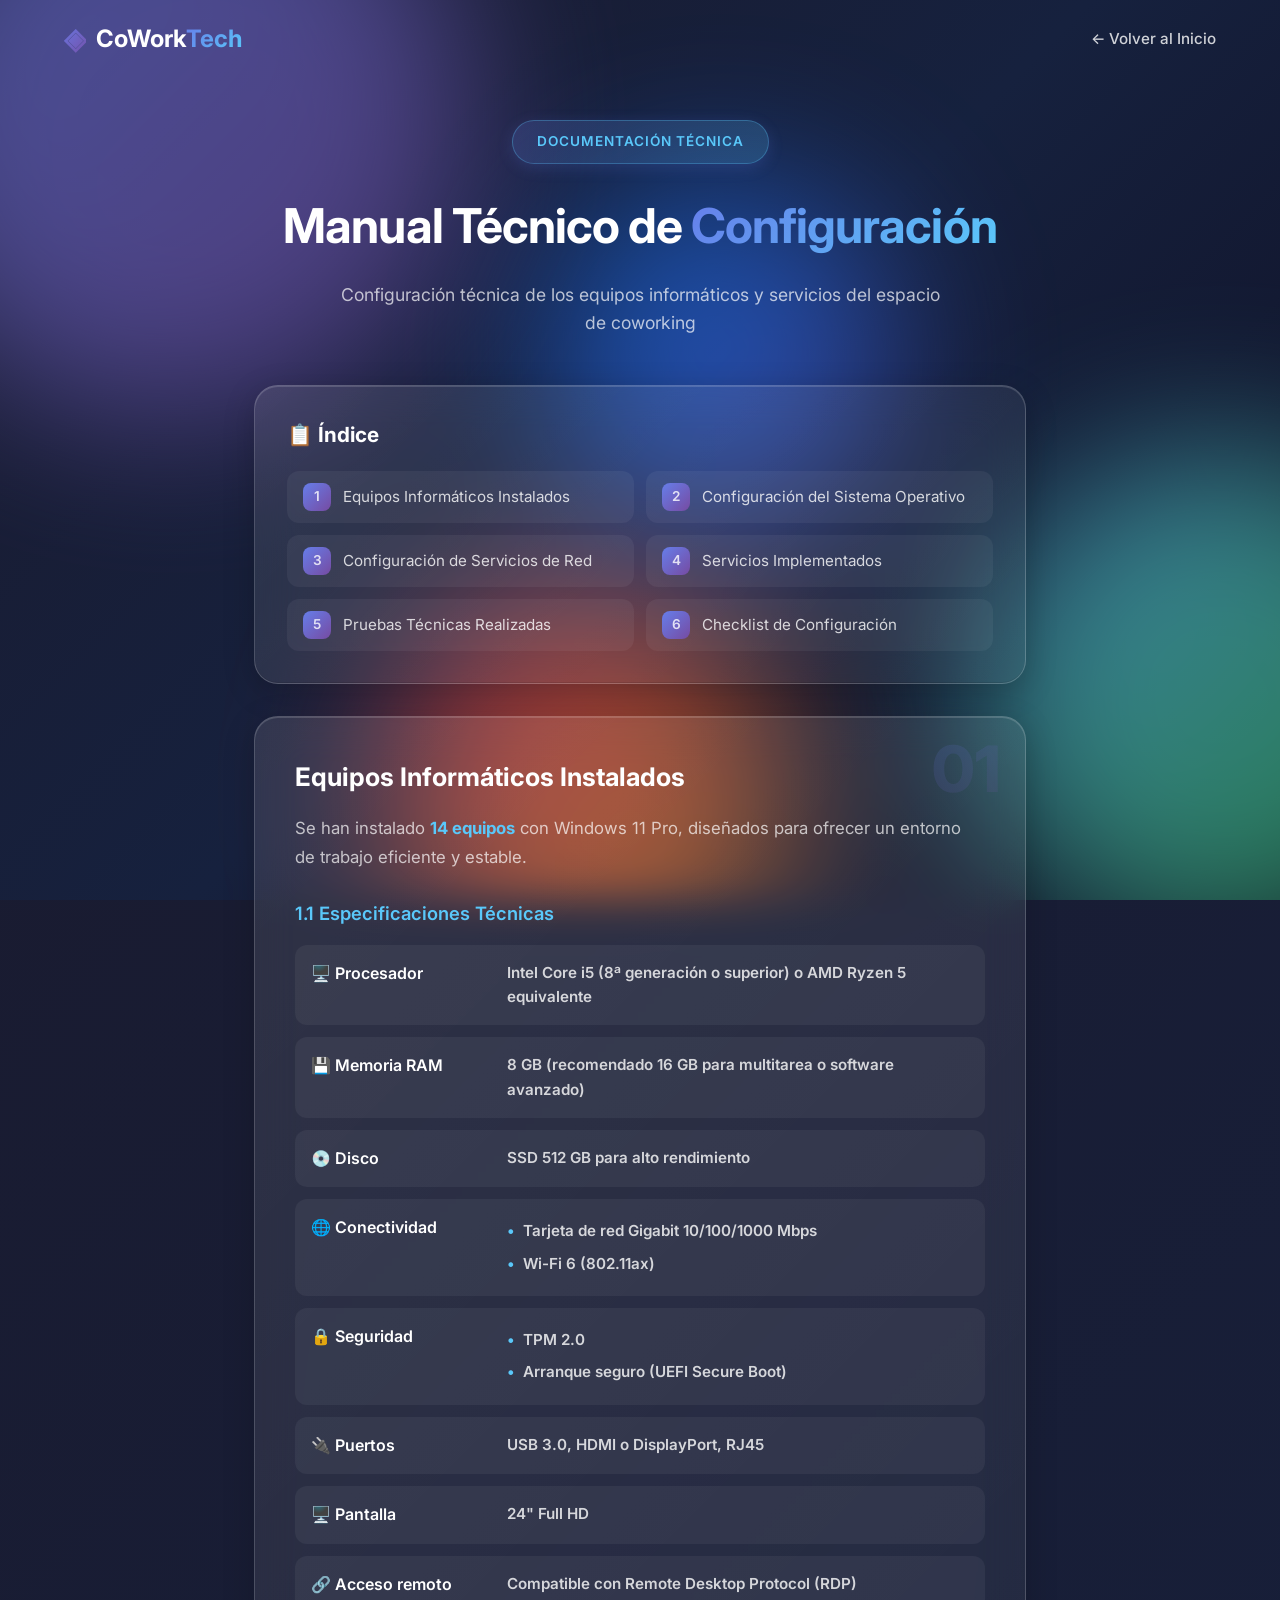
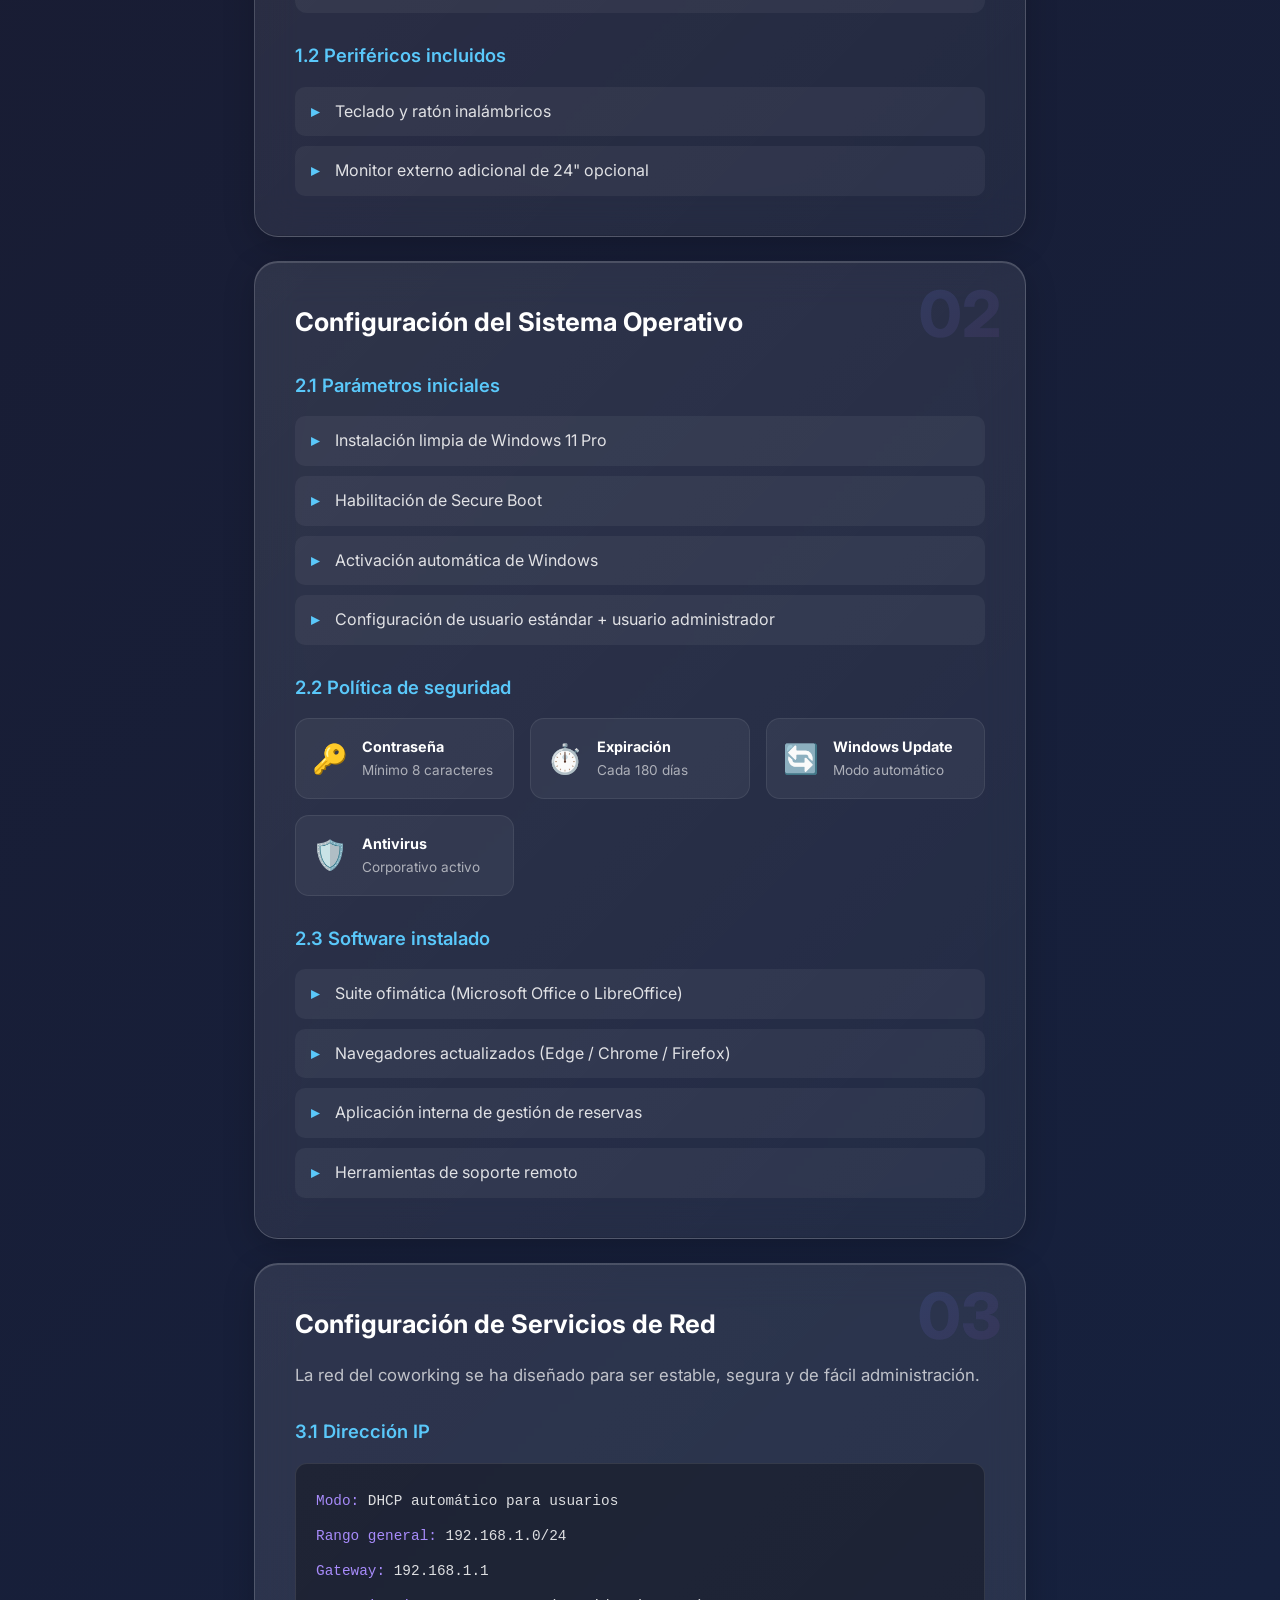
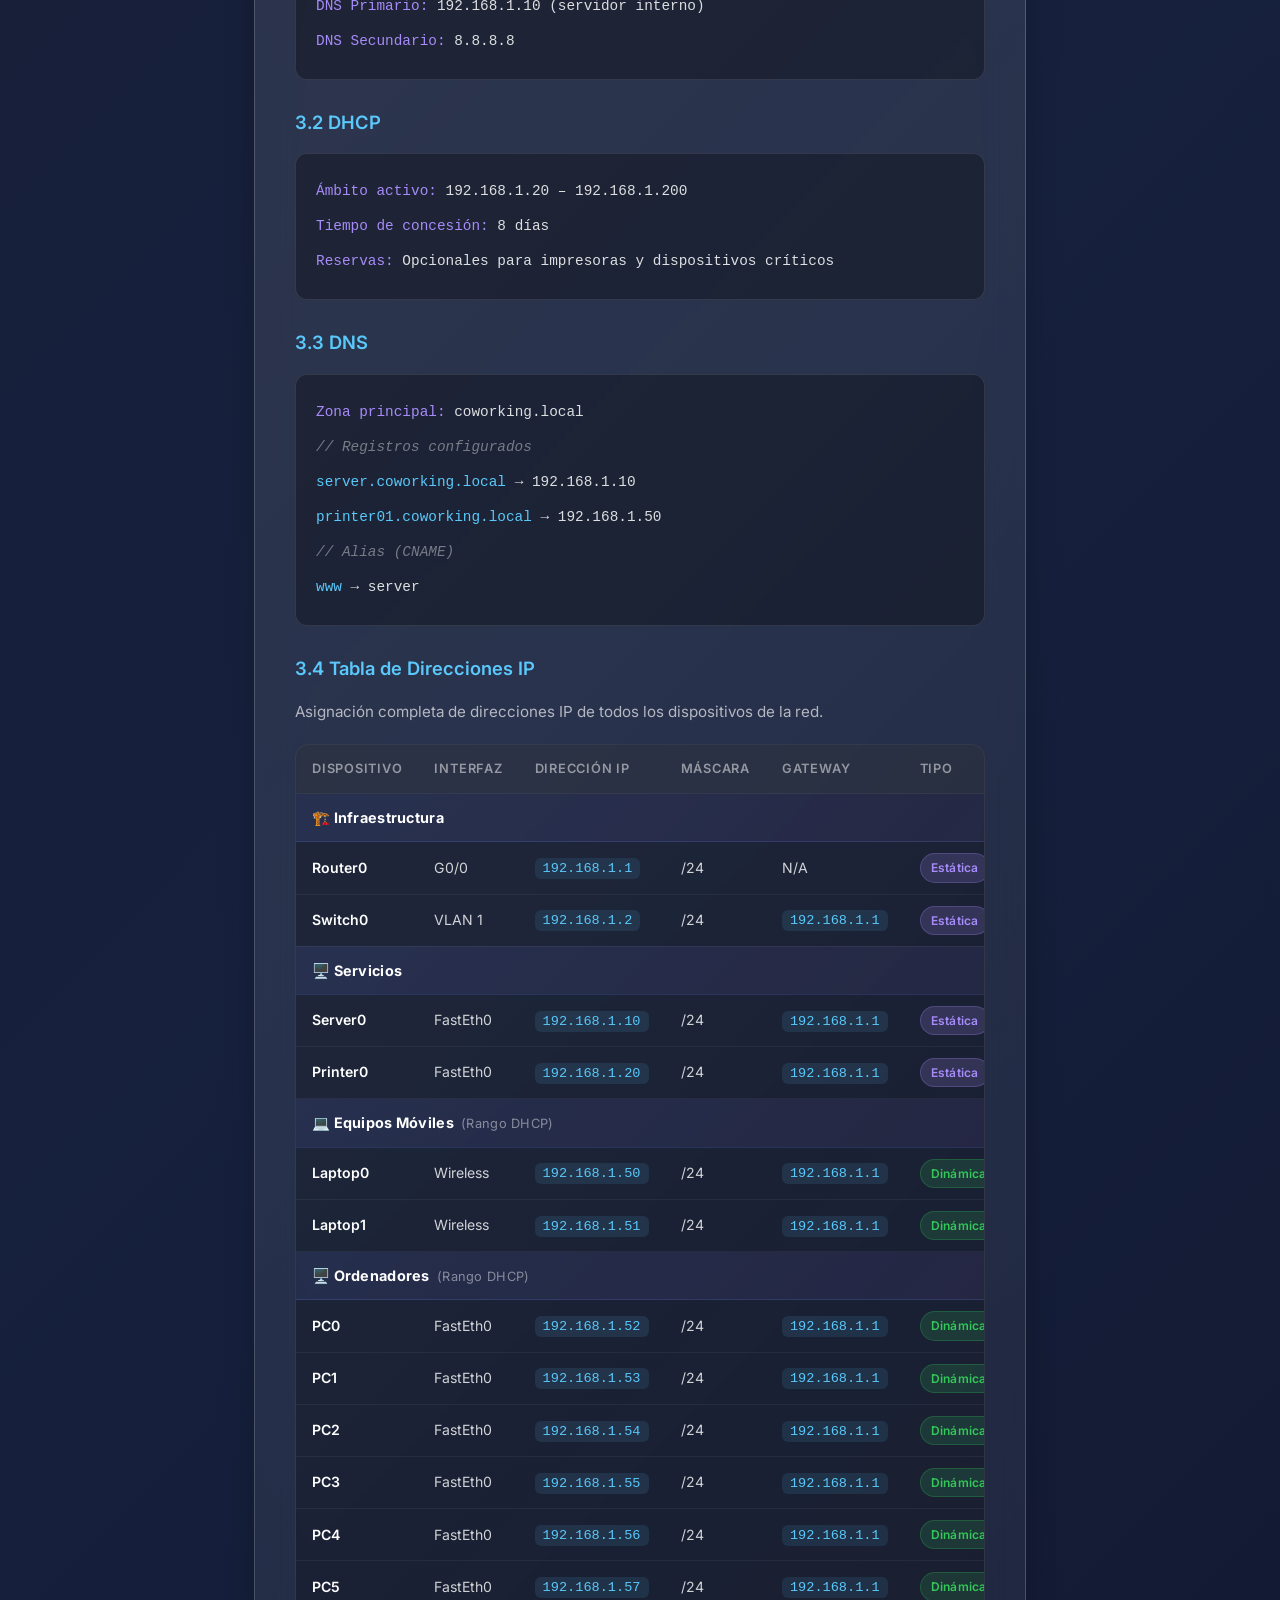
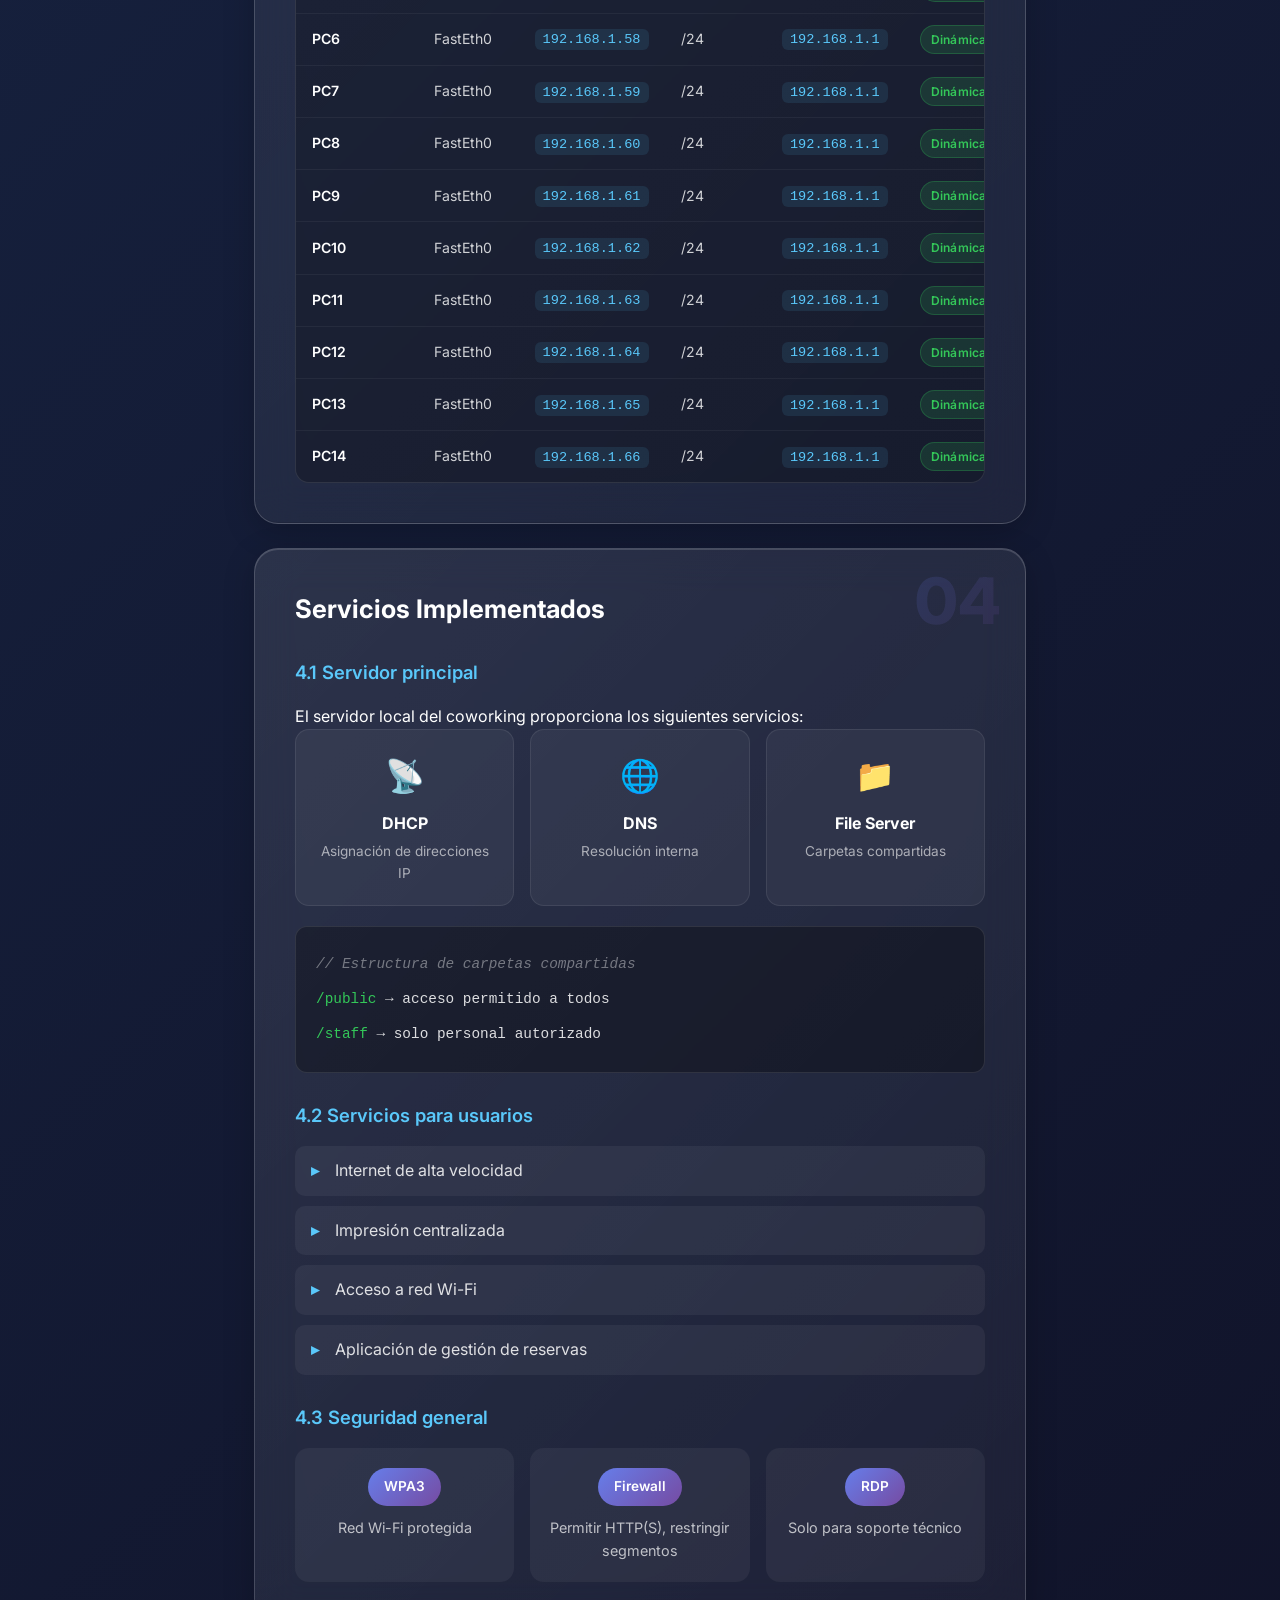
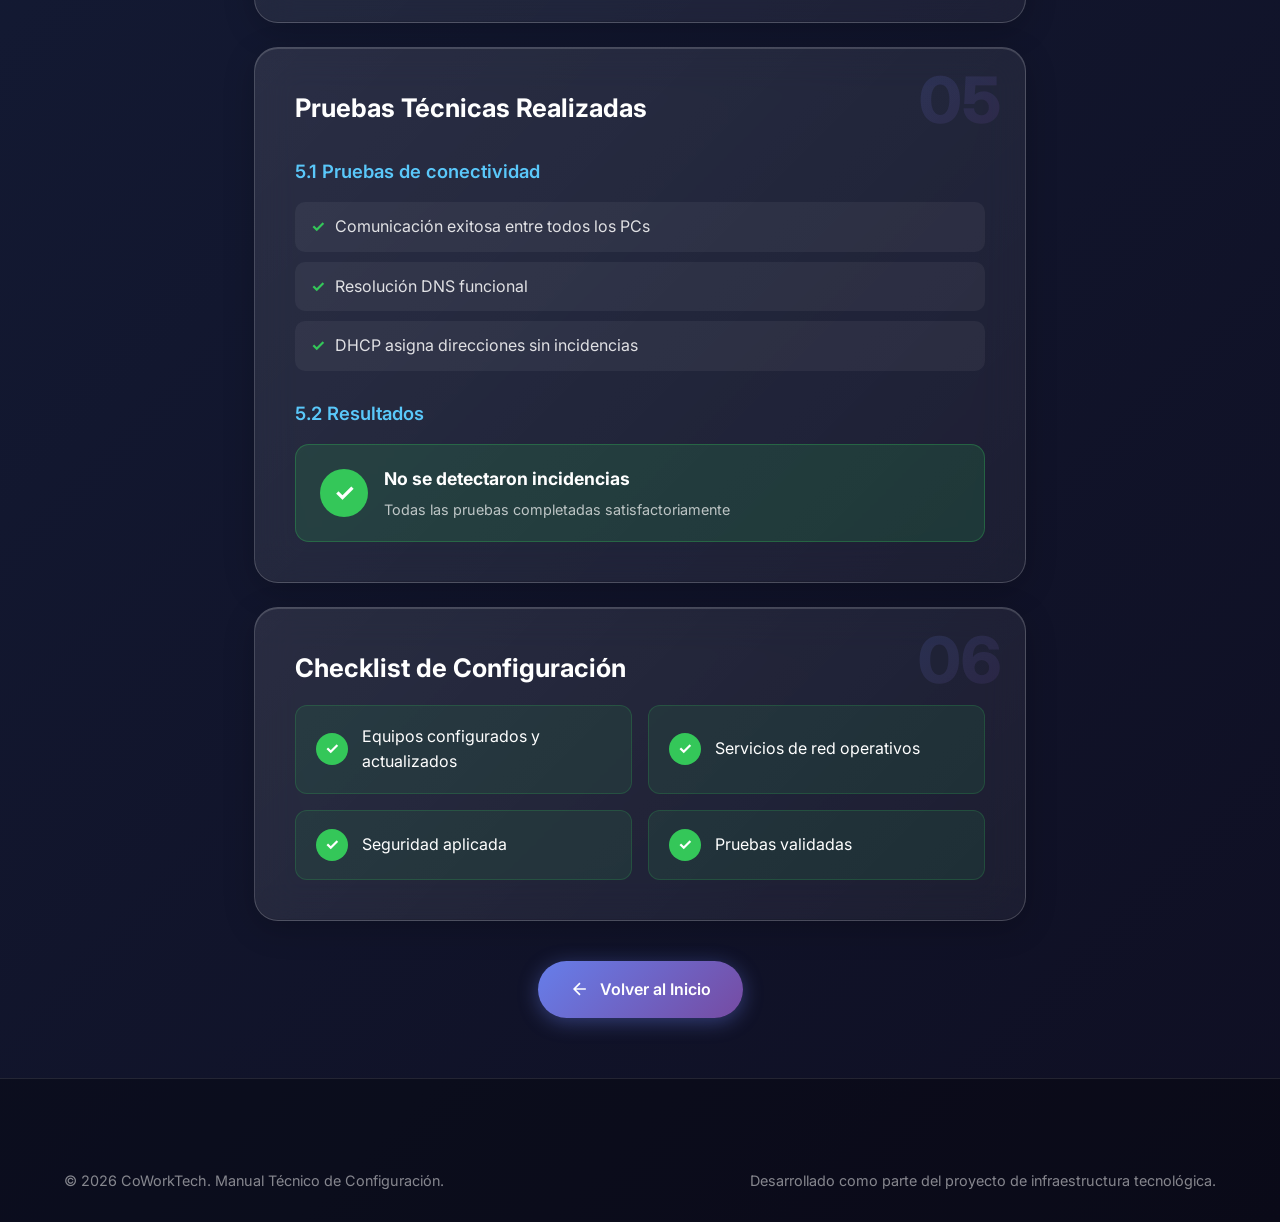
==== manual.html @ 58ce5a84 "Add files via upload" ====
<!DOCTYPE html>
<html lang="es">

<head>
    <meta charset="UTF-8">
    <meta name="viewport" content="width=device-width, initial-scale=1.0">
    <meta name="description" content="Manual Técnico de Configuración de Equipos y Servicios - Coworking Tech Space">
    <title>Manual Técnico | CoWorkTech</title>
    <link rel="preconnect" href="https://fonts.googleapis.com">
    <link rel="preconnect" href="https://fonts.gstatic.com" crossorigin>
    <link
        href="https://fonts.googleapis.com/css2?family=SF+Pro+Display:wght@300;400;500;600;700&family=Inter:wght@300;400;500;600;700&display=swap"
        rel="stylesheet">
    <link rel="stylesheet" href="styles.css">
    <link rel="stylesheet" href="manual.css">
</head>

<body>
    <!-- Animated Background -->
    <div class="animated-bg">
        <div class="blob blob-1"></div>
        <div class="blob blob-2"></div>
        <div class="blob blob-3"></div>
        <div class="blob blob-4"></div>
    </div>

    <!-- Navigation -->
    <nav class="navbar scrolled">
        <div class="nav-container">
            <a href="index.html" class="logo">
                <span class="logo-icon">◈</span>
                <span class="logo-text">CoWork<span class="accent">Tech</span></span>
            </a>
            <ul class="nav-links">
                <li><a href="index.html">← Volver al Inicio</a></li>
            </ul>
        </div>
    </nav>

    <!-- Manual Content -->
    <main class="manual-container">
        <header class="manual-header">
            <span class="section-tag">Documentación Técnica</span>
            <h1 class="manual-title">Manual Técnico de <span class="gradient-text">Configuración</span></h1>
            <p class="manual-subtitle">Configuración técnica de los equipos informáticos y servicios del espacio de
                coworking</p>
        </header>

        <!-- Table of Contents -->
        <nav class="toc glass-card">
            <h2>📋 Índice</h2>
            <ol class="toc-list">
                <li><a href="#equipos">Equipos Informáticos Instalados</a></li>
                <li><a href="#sistema">Configuración del Sistema Operativo</a></li>
                <li><a href="#red">Configuración de Servicios de Red</a></li>
                <li><a href="#servicios">Servicios Implementados</a></li>
                <li><a href="#pruebas">Pruebas Técnicas Realizadas</a></li>
                <li><a href="#checklist">Checklist de Configuración</a></li>
            </ol>
        </nav>

        <!-- Section 1: Equipos -->
        <section id="equipos" class="manual-section glass-card">
            <div class="section-number">01</div>
            <h2>Equipos Informáticos Instalados</h2>
            <p class="section-intro">Se han instalado <strong>14 equipos</strong> con Windows 11 Pro, diseñados para
                ofrecer un entorno de trabajo eficiente y estable.</p>

            <div class="subsection">
                <h3>1.1 Especificaciones Técnicas</h3>
                <div class="specs-table">
                    <div class="spec-row">
                        <span class="spec-name">🖥️ Procesador</span>
                        <span class="spec-value">Intel Core i5 (8ª generación o superior) o AMD Ryzen 5
                            equivalente</span>
                    </div>
                    <div class="spec-row">
                        <span class="spec-name">💾 Memoria RAM</span>
                        <span class="spec-value">8 GB (recomendado 16 GB para multitarea o software avanzado)</span>
                    </div>
                    <div class="spec-row">
                        <span class="spec-name">💿 Disco</span>
                        <span class="spec-value">SSD 512 GB para alto rendimiento</span>
                    </div>
                    <div class="spec-row">
                        <span class="spec-name">🌐 Conectividad</span>
                        <span class="spec-value">
                            <ul>
                                <li>Tarjeta de red Gigabit 10/100/1000 Mbps</li>
                                <li>Wi-Fi 6 (802.11ax)</li>
                            </ul>
                        </span>
                    </div>
                    <div class="spec-row">
                        <span class="spec-name">🔒 Seguridad</span>
                        <span class="spec-value">
                            <ul>
                                <li>TPM 2.0</li>
                                <li>Arranque seguro (UEFI Secure Boot)</li>
                            </ul>
                        </span>
                    </div>
                    <div class="spec-row">
                        <span class="spec-name">🔌 Puertos</span>
                        <span class="spec-value">USB 3.0, HDMI o DisplayPort, RJ45</span>
                    </div>
                    <div class="spec-row">
                        <span class="spec-name">🖥️ Pantalla</span>
                        <span class="spec-value">24" Full HD</span>
                    </div>
                    <div class="spec-row">
                        <span class="spec-name">🔗 Acceso remoto</span>
                        <span class="spec-value">Compatible con Remote Desktop Protocol (RDP)</span>
                    </div>
                </div>
            </div>

            <div class="subsection">
                <h3>1.2 Periféricos incluidos</h3>
                <ul class="feature-list">
                    <li>Teclado y ratón inalámbricos</li>
                    <li>Monitor externo adicional de 24" opcional</li>
                </ul>
            </div>
        </section>

        <!-- Section 2: Sistema Operativo -->
        <section id="sistema" class="manual-section glass-card">
            <div class="section-number">02</div>
            <h2>Configuración del Sistema Operativo</h2>

            <div class="subsection">
                <h3>2.1 Parámetros iniciales</h3>
                <ul class="feature-list">
                    <li>Instalación limpia de Windows 11 Pro</li>
                    <li>Habilitación de Secure Boot</li>
                    <li>Activación automática de Windows</li>
                    <li>Configuración de usuario estándar + usuario administrador</li>
                </ul>
            </div>

            <div class="subsection">
                <h3>2.2 Política de seguridad</h3>
                <div class="info-cards">
                    <div class="info-card">
                        <span class="info-icon">🔑</span>
                        <div>
                            <strong>Contraseña</strong>
                            <p>Mínimo 8 caracteres</p>
                        </div>
                    </div>
                    <div class="info-card">
                        <span class="info-icon">⏱️</span>
                        <div>
                            <strong>Expiración</strong>
                            <p>Cada 180 días</p>
                        </div>
                    </div>
                    <div class="info-card">
                        <span class="info-icon">🔄</span>
                        <div>
                            <strong>Windows Update</strong>
                            <p>Modo automático</p>
                        </div>
                    </div>
                    <div class="info-card">
                        <span class="info-icon">🛡️</span>
                        <div>
                            <strong>Antivirus</strong>
                            <p>Corporativo activo</p>
                        </div>
                    </div>
                </div>
            </div>

            <div class="subsection">
                <h3>2.3 Software instalado</h3>
                <ul class="feature-list">
                    <li>Suite ofimática (Microsoft Office o LibreOffice)</li>
                    <li>Navegadores actualizados (Edge / Chrome / Firefox)</li>
                    <li>Aplicación interna de gestión de reservas</li>
                    <li>Herramientas de soporte remoto</li>
                </ul>
            </div>
        </section>

        <!-- Section 3: Servicios de Red -->
        <section id="red" class="manual-section glass-card">
            <div class="section-number">03</div>
            <h2>Configuración de Servicios de Red</h2>
            <p class="section-intro">La red del coworking se ha diseñado para ser estable, segura y de fácil
                administración.</p>

            <div class="subsection">
                <h3>3.1 Dirección IP</h3>
                <div class="code-block">
                    <div class="code-line"><span class="code-key">Modo:</span> DHCP automático para usuarios</div>
                    <div class="code-line"><span class="code-key">Rango general:</span> 192.168.1.0/24</div>
                    <div class="code-line"><span class="code-key">Gateway:</span> 192.168.1.1</div>
                    <div class="code-line"><span class="code-key">DNS Primario:</span> 192.168.1.10 (servidor interno)
                    </div>
                    <div class="code-line"><span class="code-key">DNS Secundario:</span> 8.8.8.8</div>
                </div>
            </div>

            <div class="subsection">
                <h3>3.2 DHCP</h3>
                <div class="code-block">
                    <div class="code-line"><span class="code-key">Ámbito activo:</span> 192.168.1.20 – 192.168.1.200
                    </div>
                    <div class="code-line"><span class="code-key">Tiempo de concesión:</span> 8 días</div>
                    <div class="code-line"><span class="code-key">Reservas:</span> Opcionales para impresoras y
                        dispositivos críticos</div>
                </div>
            </div>

            <div class="subsection">
                <h3>3.3 DNS</h3>
                <div class="code-block">
                    <div class="code-line"><span class="code-key">Zona principal:</span> coworking.local</div>
                    <div class="code-line code-comment">// Registros configurados</div>
                    <div class="code-line"><span class="code-host">server.coworking.local</span> → 192.168.1.10</div>
                    <div class="code-line"><span class="code-host">printer01.coworking.local</span> → 192.168.1.50</div>
                    <div class="code-line code-comment">// Alias (CNAME)</div>
                    <div class="code-line"><span class="code-host">www</span> → server</div>
                </div>
            </div>

            <div class="subsection">
                <h3>3.4 Tabla de Direcciones IP</h3>
                <p class="table-intro">Asignación completa de direcciones IP de todos los dispositivos de la red.</p>
                <div class="ip-table-wrapper">
                    <table class="ip-table">
                        <thead>
                            <tr>
                                <th>Dispositivo</th>
                                <th>Interfaz</th>
                                <th>Dirección IP</th>
                                <th>Máscara</th>
                                <th>Gateway</th>
                                <th>Tipo</th>
                                <th>Notas</th>
                            </tr>
                        </thead>
                        <tbody>
                            <!-- INFRAESTRUCTURA -->
                            <tr class="category-row">
                                <td colspan="7">🏗️ Infraestructura</td>
                            </tr>
                            <tr>
                                <td><span class="device-name">Router0</span></td>
                                <td>G0/0</td>
                                <td><code>192.168.1.1</code></td>
                                <td>/24</td>
                                <td>N/A</td>
                                <td><span class="badge badge-static">Estática</span></td>
                                <td>Gateway / DHCP / DNS</td>
                            </tr>
                            <tr>
                                <td><span class="device-name">Switch0</span></td>
                                <td>VLAN 1</td>
                                <td><code>192.168.1.2</code></td>
                                <td>/24</td>
                                <td><code>192.168.1.1</code></td>
                                <td><span class="badge badge-static">Estática</span></td>
                                <td>Gestión (SVI)</td>
                            </tr>

                            <!-- SERVICIOS -->
                            <tr class="category-row">
                                <td colspan="7">🖥️ Servicios</td>
                            </tr>
                            <tr>
                                <td><span class="device-name">Server0</span></td>
                                <td>FastEth0</td>
                                <td><code>192.168.1.10</code></td>
                                <td>/24</td>
                                <td><code>192.168.1.1</code></td>
                                <td><span class="badge badge-static">Estática</span></td>
                                <td>Servidor de archivos</td>
                            </tr>
                            <tr>
                                <td><span class="device-name">Printer0</span></td>
                                <td>FastEth0</td>
                                <td><code>192.168.1.20</code></td>
                                <td>/24</td>
                                <td><code>192.168.1.1</code></td>
                                <td><span class="badge badge-static">Estática</span></td>
                                <td>Impresora de red</td>
                            </tr>

                            <!-- EQUIPOS MÓVILES -->
                            <tr class="category-row">
                                <td colspan="7">💻 Equipos Móviles <span class="range-tag">(Rango DHCP)</span></td>
                            </tr>
                            <tr>
                                <td><span class="device-name">Laptop0</span></td>
                                <td>Wireless</td>
                                <td><code>192.168.1.50</code></td>
                                <td>/24</td>
                                <td><code>192.168.1.1</code></td>
                                <td><span class="badge badge-dynamic">Dinámica</span></td>
                                <td></td>
                            </tr>
                            <tr>
                                <td><span class="device-name">Laptop1</span></td>
                                <td>Wireless</td>
                                <td><code>192.168.1.51</code></td>
                                <td>/24</td>
                                <td><code>192.168.1.1</code></td>
                                <td><span class="badge badge-dynamic">Dinámica</span></td>
                                <td></td>
                            </tr>

                            <!-- ORDENADORES -->
                            <tr class="category-row">
                                <td colspan="7">🖥️ Ordenadores <span class="range-tag">(Rango DHCP)</span></td>
                            </tr>
                            <tr>
                                <td><span class="device-name">PC0</span></td>
                                <td>FastEth0</td>
                                <td><code>192.168.1.52</code></td>
                                <td>/24</td>
                                <td><code>192.168.1.1</code></td>
                                <td><span class="badge badge-dynamic">Dinámica</span></td>
                                <td></td>
                            </tr>
                            <tr>
                                <td><span class="device-name">PC1</span></td>
                                <td>FastEth0</td>
                                <td><code>192.168.1.53</code></td>
                                <td>/24</td>
                                <td><code>192.168.1.1</code></td>
                                <td><span class="badge badge-dynamic">Dinámica</span></td>
                                <td></td>
                            </tr>
                            <tr>
                                <td><span class="device-name">PC2</span></td>
                                <td>FastEth0</td>
                                <td><code>192.168.1.54</code></td>
                                <td>/24</td>
                                <td><code>192.168.1.1</code></td>
                                <td><span class="badge badge-dynamic">Dinámica</span></td>
                                <td></td>
                            </tr>
                            <tr>
                                <td><span class="device-name">PC3</span></td>
                                <td>FastEth0</td>
                                <td><code>192.168.1.55</code></td>
                                <td>/24</td>
                                <td><code>192.168.1.1</code></td>
                                <td><span class="badge badge-dynamic">Dinámica</span></td>
                                <td></td>
                            </tr>
                            <tr>
                                <td><span class="device-name">PC4</span></td>
                                <td>FastEth0</td>
                                <td><code>192.168.1.56</code></td>
                                <td>/24</td>
                                <td><code>192.168.1.1</code></td>
                                <td><span class="badge badge-dynamic">Dinámica</span></td>
                                <td></td>
                            </tr>
                            <tr>
                                <td><span class="device-name">PC5</span></td>
                                <td>FastEth0</td>
                                <td><code>192.168.1.57</code></td>
                                <td>/24</td>
                                <td><code>192.168.1.1</code></td>
                                <td><span class="badge badge-dynamic">Dinámica</span></td>
                                <td></td>
                            </tr>
                            <tr>
                                <td><span class="device-name">PC6</span></td>
                                <td>FastEth0</td>
                                <td><code>192.168.1.58</code></td>
                                <td>/24</td>
                                <td><code>192.168.1.1</code></td>
                                <td><span class="badge badge-dynamic">Dinámica</span></td>
                                <td>Añadido</td>
                            </tr>
                            <tr>
                                <td><span class="device-name">PC7</span></td>
                                <td>FastEth0</td>
                                <td><code>192.168.1.59</code></td>
                                <td>/24</td>
                                <td><code>192.168.1.1</code></td>
                                <td><span class="badge badge-dynamic">Dinámica</span></td>
                                <td></td>
                            </tr>
                            <tr>
                                <td><span class="device-name">PC8</span></td>
                                <td>FastEth0</td>
                                <td><code>192.168.1.60</code></td>
                                <td>/24</td>
                                <td><code>192.168.1.1</code></td>
                                <td><span class="badge badge-dynamic">Dinámica</span></td>
                                <td></td>
                            </tr>
                            <tr>
                                <td><span class="device-name">PC9</span></td>
                                <td>FastEth0</td>
                                <td><code>192.168.1.61</code></td>
                                <td>/24</td>
                                <td><code>192.168.1.1</code></td>
                                <td><span class="badge badge-dynamic">Dinámica</span></td>
                                <td></td>
                            </tr>
                            <tr>
                                <td><span class="device-name">PC10</span></td>
                                <td>FastEth0</td>
                                <td><code>192.168.1.62</code></td>
                                <td>/24</td>
                                <td><code>192.168.1.1</code></td>
                                <td><span class="badge badge-dynamic">Dinámica</span></td>
                                <td></td>
                            </tr>
                            <tr>
                                <td><span class="device-name">PC11</span></td>
                                <td>FastEth0</td>
                                <td><code>192.168.1.63</code></td>
                                <td>/24</td>
                                <td><code>192.168.1.1</code></td>
                                <td><span class="badge badge-dynamic">Dinámica</span></td>
                                <td></td>
                            </tr>
                            <tr>
                                <td><span class="device-name">PC12</span></td>
                                <td>FastEth0</td>
                                <td><code>192.168.1.64</code></td>
                                <td>/24</td>
                                <td><code>192.168.1.1</code></td>
                                <td><span class="badge badge-dynamic">Dinámica</span></td>
                                <td></td>
                            </tr>
                            <tr>
                                <td><span class="device-name">PC13</span></td>
                                <td>FastEth0</td>
                                <td><code>192.168.1.65</code></td>
                                <td>/24</td>
                                <td><code>192.168.1.1</code></td>
                                <td><span class="badge badge-dynamic">Dinámica</span></td>
                                <td></td>
                            </tr>
                            <tr>
                                <td><span class="device-name">PC14</span></td>
                                <td>FastEth0</td>
                                <td><code>192.168.1.66</code></td>
                                <td>/24</td>
                                <td><code>192.168.1.1</code></td>
                                <td><span class="badge badge-dynamic">Dinámica</span></td>
                                <td></td>
                            </tr>
                        </tbody>
                    </table>
                </div>
            </div>
        </section>

        <!-- Section 4: Servicios Implementados -->
        <section id="servicios" class="manual-section glass-card">
            <div class="section-number">04</div>
            <h2>Servicios Implementados</h2>

            <div class="subsection">
                <h3>4.1 Servidor principal</h3>
                <p>El servidor local del coworking proporciona los siguientes servicios:</p>
                <div class="service-grid">
                    <div class="service-item">
                        <span class="service-icon">📡</span>
                        <strong>DHCP</strong>
                        <p>Asignación de direcciones IP</p>
                    </div>
                    <div class="service-item">
                        <span class="service-icon">🌐</span>
                        <strong>DNS</strong>
                        <p>Resolución interna</p>
                    </div>
                    <div class="service-item">
                        <span class="service-icon">📁</span>
                        <strong>File Server</strong>
                        <p>Carpetas compartidas</p>
                    </div>
                </div>
                <div class="code-block">
                    <div class="code-line code-comment">// Estructura de carpetas compartidas</div>
                    <div class="code-line"><span class="code-folder">/public</span> → acceso permitido a todos</div>
                    <div class="code-line"><span class="code-folder">/staff</span> → solo personal autorizado</div>
                </div>
            </div>

            <div class="subsection">
                <h3>4.2 Servicios para usuarios</h3>
                <ul class="feature-list">
                    <li>Internet de alta velocidad</li>
                    <li>Impresión centralizada</li>
                    <li>Acceso a red Wi-Fi</li>
                    <li>Aplicación de gestión de reservas</li>
                </ul>
            </div>

            <div class="subsection">
                <h3>4.3 Seguridad general</h3>
                <div class="security-grid">
                    <div class="security-item">
                        <span class="security-badge">WPA3</span>
                        <p>Red Wi-Fi protegida</p>
                    </div>
                    <div class="security-item">
                        <span class="security-badge">Firewall</span>
                        <p>Permitir HTTP(S), restringir segmentos</p>
                    </div>
                    <div class="security-item">
                        <span class="security-badge">RDP</span>
                        <p>Solo para soporte técnico</p>
                    </div>
                </div>
            </div>
        </section>

        <!-- Section 5: Pruebas -->
        <section id="pruebas" class="manual-section glass-card">
            <div class="section-number">05</div>
            <h2>Pruebas Técnicas Realizadas</h2>

            <div class="subsection">
                <h3>5.1 Pruebas de conectividad</h3>
                <ul class="feature-list check-list">
                    <li>Comunicación exitosa entre todos los PCs</li>
                    <li>Resolución DNS funcional</li>
                    <li>DHCP asigna direcciones sin incidencias</li>
                </ul>
            </div>

            <div class="subsection">
                <h3>5.2 Resultados</h3>
                <div class="result-banner success">
                    <span class="result-icon">✓</span>
                    <div>
                        <strong>No se detectaron incidencias</strong>
                        <p>Todas las pruebas completadas satisfactoriamente</p>
                    </div>
                </div>
            </div>
        </section>

        <!-- Section 6: Checklist -->
        <section id="checklist" class="manual-section glass-card">
            <div class="section-number">06</div>
            <h2>Checklist de Configuración</h2>

            <div class="checklist-grid">
                <div class="checklist-item completed">
                    <span class="check-mark">✓</span>
                    <span>Equipos configurados y actualizados</span>
                </div>
                <div class="checklist-item completed">
                    <span class="check-mark">✓</span>
                    <span>Servicios de red operativos</span>
                </div>
                <div class="checklist-item completed">
                    <span class="check-mark">✓</span>
                    <span>Seguridad aplicada</span>
                </div>
                <div class="checklist-item completed">
                    <span class="check-mark">✓</span>
                    <span>Pruebas validadas</span>
                </div>
            </div>
        </section>

        <!-- Back to Home -->
        <div class="back-home">
            <a href="index.html" class="btn btn-primary">
                <svg width="20" height="20" viewBox="0 0 24 24" fill="none" stroke="currentColor" stroke-width="2">
                    <path d="M19 12H5M12 19l-7-7 7-7" />
                </svg>
                <span>Volver al Inicio</span>
            </a>
        </div>
    </main>

    <!-- Footer -->
    <footer class="footer">
        <div class="footer-bottom">
            <p>&copy; 2026 CoWorkTech. Manual Técnico de Configuración.</p>
            <p class="project-credit">Desarrollado como parte del proyecto de infraestructura tecnológica.</p>
        </div>
    </footer>

    <script src="script.js"></script>
</body>

</html>
---- styles.css ----
/* ========================================
   iOS 26 Liquid Glassy Style - CoWorkTech
   ======================================== */

/* CSS Variables */
:root {
    /* Colors */
    --primary: #007AFF;
    --primary-light: #5AC8FA;
    --primary-dark: #0056CC;
    --accent: #FF2D55;
    --success: #34C759;
    --warning: #FF9500;

    /* Glassmorphism */
    --glass-bg: rgba(255, 255, 255, 0.15);
    --glass-bg-light: rgba(255, 255, 255, 0.25);
    --glass-bg-dark: rgba(0, 0, 0, 0.1);
    --glass-border: rgba(255, 255, 255, 0.3);
    --glass-shadow: 0 8px 32px rgba(0, 0, 0, 0.1);

    /* Text */
    --text-primary: #1D1D1F;
    --text-secondary: #86868B;
    --text-light: #FFFFFF;

    /* Gradients */
    --gradient-primary: linear-gradient(135deg, #667eea 0%, #764ba2 100%);
    --gradient-accent: linear-gradient(135deg, #f093fb 0%, #f5576c 100%);
    --gradient-blue: linear-gradient(135deg, #667eea 0%, #5AC8FA 100%);
    --gradient-mesh:
        radial-gradient(at 40% 20%, hsla(217, 100%, 65%, 0.4) 0px, transparent 50%),
        radial-gradient(at 80% 0%, hsla(189, 100%, 56%, 0.3) 0px, transparent 50%),
        radial-gradient(at 0% 50%, hsla(280, 100%, 70%, 0.3) 0px, transparent 50%),
        radial-gradient(at 80% 50%, hsla(340, 100%, 65%, 0.3) 0px, transparent 50%),
        radial-gradient(at 0% 100%, hsla(22, 100%, 60%, 0.2) 0px, transparent 50%),
        radial-gradient(at 80% 100%, hsla(242, 100%, 65%, 0.2) 0px, transparent 50%),
        radial-gradient(at 0% 0%, hsla(257, 100%, 70%, 0.2) 0px, transparent 50%);

    /* Spacing */
    --section-padding: 100px 5%;
    --card-padding: 32px;
    --border-radius: 24px;
    --border-radius-sm: 16px;
    --border-radius-xs: 12px;

    /* Transitions */
    --transition-fast: 0.2s cubic-bezier(0.4, 0, 0.2, 1);
    --transition-smooth: 0.4s cubic-bezier(0.4, 0, 0.2, 1);
    --transition-bounce: 0.5s cubic-bezier(0.68, -0.55, 0.265, 1.55);
}

/* Reset & Base */
*,
*::before,
*::after {
    margin: 0;
    padding: 0;
    box-sizing: border-box;
}

html {
    scroll-behavior: smooth;
}

body {
    font-family: 'Inter', -apple-system, BlinkMacSystemFont, 'SF Pro Display', sans-serif;
    background: linear-gradient(135deg, #1a1a2e 0%, #16213e 50%, #0f0f23 100%);
    color: var(--text-light);
    line-height: 1.6;
    overflow-x: hidden;
    min-height: 100vh;
}

/* Animated Background */
.animated-bg {
    position: fixed;
    top: 0;
    left: 0;
    width: 100%;
    height: 100%;
    z-index: -1;
    overflow: hidden;
    background: linear-gradient(135deg, #1a1a2e 0%, #16213e 50%, #0f0f23 100%);
}

.blob {
    position: absolute;
    border-radius: 50%;
    filter: blur(80px);
    opacity: 0.6;
    animation: float 20s ease-in-out infinite;
}

.blob-1 {
    width: 600px;
    height: 600px;
    background: linear-gradient(135deg, #667eea, #764ba2);
    top: -20%;
    left: -10%;
    animation-delay: 0s;
}

.blob-2 {
    width: 500px;
    height: 500px;
    background: linear-gradient(135deg, #5AC8FA, #34C759);
    top: 50%;
    right: -15%;
    animation-delay: -5s;
}

.blob-3 {
    width: 400px;
    height: 400px;
    background: linear-gradient(135deg, #FF2D55, #FF9500);
    bottom: -10%;
    left: 30%;
    animation-delay: -10s;
}

.blob-4 {
    width: 350px;
    height: 350px;
    background: linear-gradient(135deg, #007AFF, #5856D6);
    top: 20%;
    right: 30%;
    animation-delay: -15s;
}

@keyframes float {

    0%,
    100% {
        transform: translate(0, 0) rotate(0deg) scale(1);
    }

    25% {
        transform: translate(50px, -50px) rotate(90deg) scale(1.1);
    }

    50% {
        transform: translate(-30px, 30px) rotate(180deg) scale(0.95);
    }

    75% {
        transform: translate(-50px, -30px) rotate(270deg) scale(1.05);
    }
}

/* Glass Card Base */
.glass-card {
    background: linear-gradient(135deg, rgba(255, 255, 255, 0.1) 0%, rgba(255, 255, 255, 0.05) 100%);
    backdrop-filter: blur(20px);
    -webkit-backdrop-filter: blur(20px);
    border-radius: var(--border-radius);
    border: 1px solid rgba(255, 255, 255, 0.18);
    box-shadow:
        0 8px 32px rgba(0, 0, 0, 0.2),
        inset 0 1px 0 rgba(255, 255, 255, 0.15),
        inset 0 -1px 0 rgba(0, 0, 0, 0.1);
    transition: transform var(--transition-smooth), box-shadow var(--transition-smooth), border-color var(--transition-smooth);
    position: relative;
    overflow: hidden;
}

.glass-card::before {
    content: '';
    position: absolute;
    top: 0;
    left: 0;
    right: 0;
    height: 1px;
    background: linear-gradient(90deg, transparent, rgba(255, 255, 255, 0.3), transparent);
}

.glass-card:hover {
    transform: translateY(-8px);
    border-color: rgba(102, 126, 234, 0.3);
    box-shadow:
        0 25px 70px rgba(0, 0, 0, 0.35),
        inset 0 1px 0 rgba(255, 255, 255, 0.2),
        0 0 40px rgba(102, 126, 234, 0.1);
}

/* ========================================
   Navigation
   ======================================== */
.navbar {
    position: fixed;
    top: 0;
    left: 0;
    right: 0;
    z-index: 1000;
    padding: 16px 5%;
    transition: all var(--transition-smooth);
}

.navbar.scrolled {
    background: rgba(26, 26, 46, 0.8);
    backdrop-filter: blur(20px);
    -webkit-backdrop-filter: blur(20px);
    border-bottom: 1px solid rgba(255, 255, 255, 0.1);
}

.nav-container {
    max-width: 1400px;
    margin: 0 auto;
    display: flex;
    justify-content: space-between;
    align-items: center;
}

.logo {
    display: flex;
    align-items: center;
    gap: 10px;
    font-size: 1.5rem;
    font-weight: 700;
    text-decoration: none;
    color: var(--text-light);
}

.logo-icon {
    font-size: 1.8rem;
    background: var(--gradient-primary);
    -webkit-background-clip: text;
    -webkit-text-fill-color: transparent;
    background-clip: text;
}

.logo-text .accent {
    background: var(--gradient-blue);
    -webkit-background-clip: text;
    -webkit-text-fill-color: transparent;
    background-clip: text;
}

.nav-links {
    display: flex;
    align-items: center;
    gap: 32px;
    list-style: none;
}

.nav-links a {
    color: rgba(255, 255, 255, 0.8);
    text-decoration: none;
    font-size: 0.95rem;
    font-weight: 500;
    transition: color var(--transition-fast);
    position: relative;
}

.nav-links a:not(.btn-nav):hover {
    color: var(--text-light);
}

.nav-links a:not(.btn-nav)::after {
    content: '';
    position: absolute;
    bottom: -4px;
    left: 0;
    width: 0;
    height: 2px;
    background: var(--gradient-blue);
    transition: width var(--transition-fast);
}

.nav-links a:not(.btn-nav):hover::after {
    width: 100%;
}

.btn-nav {
    background: rgba(255, 255, 255, 0.15);
    padding: 10px 24px;
    border-radius: 50px;
    backdrop-filter: blur(10px);
    border: 1px solid rgba(255, 255, 255, 0.2);
}

.btn-nav:hover {
    background: rgba(255, 255, 255, 0.25);
}

.menu-toggle {
    display: none;
    flex-direction: column;
    gap: 5px;
    cursor: pointer;
}

.menu-toggle span {
    width: 25px;
    height: 2px;
    background: var(--text-light);
    transition: all var(--transition-fast);
}

/* ========================================
   Hero Section
   ======================================== */
.hero {
    min-height: 100vh;
    display: flex;
    align-items: center;
    padding: 120px 5% 80px;
    position: relative;
    gap: 60px;
}

.hero-content {
    flex: 1;
    max-width: 700px;
}

.hero-badge {
    display: inline-flex;
    align-items: center;
    gap: 10px;
    background: rgba(52, 199, 89, 0.15);
    padding: 8px 20px;
    border-radius: 50px;
    font-size: 0.85rem;
    color: var(--success);
    margin-bottom: 24px;
    border: 1px solid rgba(52, 199, 89, 0.3);
}

.pulse {
    width: 8px;
    height: 8px;
    background: var(--success);
    border-radius: 50%;
    animation: pulse 2s ease-in-out infinite;
}

@keyframes pulse {

    0%,
    100% {
        opacity: 1;
        transform: scale(1);
    }

    50% {
        opacity: 0.5;
        transform: scale(1.5);
    }
}

.hero-title {
    font-size: clamp(2.5rem, 5vw, 4rem);
    font-weight: 700;
    line-height: 1.1;
    margin-bottom: 24px;
    letter-spacing: -0.02em;
}

.gradient-text {
    background: var(--gradient-blue);
    -webkit-background-clip: text;
    -webkit-text-fill-color: transparent;
    background-clip: text;
}

.hero-subtitle {
    font-size: 1.15rem;
    color: rgba(255, 255, 255, 0.7);
    margin-bottom: 40px;
    line-height: 1.7;
}

.hero-buttons {
    display: flex;
    gap: 16px;
    margin-bottom: 60px;
    flex-wrap: wrap;
}

/* Buttons */
.btn {
    display: inline-flex;
    align-items: center;
    gap: 10px;
    padding: 16px 32px;
    border-radius: 50px;
    font-size: 1rem;
    font-weight: 600;
    text-decoration: none;
    transition: all var(--transition-fast);
    cursor: pointer;
    border: none;
}

.btn-primary {
    background: var(--gradient-primary);
    color: var(--text-light);
    box-shadow: 0 4px 20px rgba(102, 126, 234, 0.4);
}

.btn-primary:hover {
    transform: translateY(-2px);
    box-shadow: 0 8px 30px rgba(102, 126, 234, 0.5);
}

.btn-secondary {
    background: rgba(255, 255, 255, 0.1);
    color: var(--text-light);
    border: 1px solid rgba(255, 255, 255, 0.2);
    backdrop-filter: blur(10px);
}

.btn-secondary:hover {
    background: rgba(255, 255, 255, 0.2);
}

.btn-full {
    width: 100%;
    justify-content: center;
}

/* Hero Stats */
.hero-stats {
    display: flex;
    gap: 48px;
}

.stat-item {
    text-align: left;
}

.stat-number {
    display: block;
    font-size: 2.5rem;
    font-weight: 700;
    background: var(--gradient-blue);
    -webkit-background-clip: text;
    -webkit-text-fill-color: transparent;
    background-clip: text;
}

.stat-label {
    font-size: 0.9rem;
    color: rgba(255, 255, 255, 0.6);
}

/* Hero Visual */
.hero-visual {
    flex: 1;
    position: relative;
    height: 500px;
    display: flex;
    align-items: center;
    justify-content: center;
}

.floating-card {
    position: absolute;
    background: linear-gradient(135deg, rgba(255, 255, 255, 0.15), rgba(255, 255, 255, 0.05));
    backdrop-filter: blur(20px);
    -webkit-backdrop-filter: blur(20px);
    border-radius: 20px;
    padding: 16px 24px;
    border: 1px solid rgba(255, 255, 255, 0.25);
    display: flex;
    align-items: center;
    gap: 14px;
    animation: floatCard 6s ease-in-out infinite;
    box-shadow:
        0 8px 32px rgba(0, 0, 0, 0.25),
        inset 0 1px 0 rgba(255, 255, 255, 0.2);
    transition: transform var(--transition-fast), box-shadow var(--transition-fast);
}

.floating-card:hover {
    transform: scale(1.05);
    box-shadow:
        0 12px 40px rgba(0, 0, 0, 0.3),
        inset 0 1px 0 rgba(255, 255, 255, 0.3),
        0 0 20px rgba(102, 126, 234, 0.3);
}

.floating-card .card-icon {
    width: 44px;
    height: 44px;
    display: flex;
    align-items: center;
    justify-content: center;
    border-radius: 12px;
    background: linear-gradient(135deg, rgba(102, 126, 234, 0.3), rgba(90, 200, 250, 0.3));
    color: #5AC8FA;
}

.floating-card .card-icon svg {
    stroke: currentColor;
}

.floating-card span {
    font-weight: 600;
    font-size: 0.95rem;
    background: linear-gradient(135deg, #fff 0%, rgba(255, 255, 255, 0.8) 100%);
    -webkit-background-clip: text;
    -webkit-text-fill-color: transparent;
    background-clip: text;
}

.card-1 {
    top: 10%;
    left: 10%;
    animation-delay: 0s;
}

.card-1 .card-icon {
    background: linear-gradient(135deg, rgba(255, 149, 0, 0.3), rgba(255, 94, 58, 0.3));
    color: #FF9500;
}

.card-2 {
    top: 5%;
    right: 15%;
    animation-delay: -1.5s;
}

.card-2 .card-icon {
    background: linear-gradient(135deg, rgba(0, 122, 255, 0.3), rgba(90, 200, 250, 0.3));
    color: #5AC8FA;
}

.card-3 {
    bottom: 25%;
    left: 5%;
    animation-delay: -3s;
}

.card-3 .card-icon {
    background: linear-gradient(135deg, rgba(240, 147, 251, 0.3), rgba(245, 87, 108, 0.3));
    color: #f093fb;
}

.card-4 {
    bottom: 15%;
    right: 10%;
    animation-delay: -4.5s;
}

.card-4 .card-icon {
    background: linear-gradient(135deg, rgba(52, 199, 89, 0.3), rgba(90, 200, 250, 0.3));
    color: #34C759;
}

@keyframes floatCard {

    0%,
    100% {
        transform: translateY(0) rotate(0deg);
    }

    50% {
        transform: translateY(-20px) rotate(2deg);
    }
}

/* ========================================
   Section Headers
   ======================================== */
.section-header {
    text-align: center;
    max-width: 700px;
    margin: 0 auto 60px;
}

.section-tag {
    display: inline-block;
    background: linear-gradient(135deg, rgba(102, 126, 234, 0.2), rgba(90, 200, 250, 0.2));
    color: #5AC8FA;
    padding: 10px 24px;
    border-radius: 50px;
    font-size: 0.85rem;
    font-weight: 600;
    margin-bottom: 24px;
    border: 1px solid rgba(90, 200, 250, 0.3);
    text-transform: uppercase;
    letter-spacing: 1px;
    box-shadow: 0 4px 15px rgba(102, 126, 234, 0.2);
}

.section-title {
    font-size: clamp(2.2rem, 5vw, 3.2rem);
    font-weight: 800;
    margin-bottom: 20px;
    letter-spacing: -0.03em;
    line-height: 1.2;
    text-shadow: 0 4px 30px rgba(0, 0, 0, 0.3);
}

.section-title .gradient-text {
    background: linear-gradient(135deg, #667eea 0%, #5AC8FA 50%, #34C759 100%);
    background-size: 200% auto;
    -webkit-background-clip: text;
    -webkit-text-fill-color: transparent;
    background-clip: text;
    animation: gradient-flow 4s ease infinite;
}

@keyframes gradient-flow {
    0% {
        background-position: 0% center;
    }

    50% {
        background-position: 100% center;
    }

    100% {
        background-position: 0% center;
    }
}

.section-subtitle {
    font-size: 1.15rem;
    color: rgba(255, 255, 255, 0.7);
    max-width: 600px;
    margin: 0 auto;
    line-height: 1.7;
}

.section-subtitle {
    font-size: 1.1rem;
    color: rgba(255, 255, 255, 0.6);
}

/* ========================================
   Services Section
   ======================================== */
.services {
    padding: var(--section-padding);
}

.services-grid {
    display: grid;
    grid-template-columns: repeat(auto-fit, minmax(320px, 1fr));
    gap: 32px;
    max-width: 1200px;
    margin: 0 auto;
}

.service-category {
    padding: var(--card-padding);
    position: relative;
    overflow: hidden;
}

.service-category.featured {
    background: linear-gradient(135deg, rgba(102, 126, 234, 0.2) 0%, rgba(118, 75, 162, 0.2) 100%);
    border-color: rgba(102, 126, 234, 0.3);
}

.featured-badge {
    position: absolute;
    top: 20px;
    right: 20px;
    background: var(--gradient-primary);
    color: white;
    padding: 6px 14px;
    border-radius: 50px;
    font-size: 0.75rem;
    font-weight: 600;
}

.category-header {
    display: flex;
    align-items: center;
    gap: 16px;
    margin-bottom: 24px;
}

.category-icon {
    width: 60px;
    height: 60px;
    border-radius: 16px;
    display: flex;
    align-items: center;
    justify-content: center;
}

.category-icon.basic {
    background: linear-gradient(135deg, rgba(0, 122, 255, 0.2), rgba(90, 200, 250, 0.2));
    color: var(--primary-light);
}

.category-icon.premium {
    background: linear-gradient(135deg, rgba(102, 126, 234, 0.2), rgba(118, 75, 162, 0.2));
    color: #a78bfa;
}

.category-icon.complement {
    background: linear-gradient(135deg, rgba(52, 199, 89, 0.2), rgba(90, 200, 250, 0.2));
    color: var(--success);
}

.category-header h3 {
    font-size: 1.4rem;
    font-weight: 700;
    background: linear-gradient(135deg, #fff 0%, #a78bfa 100%);
    -webkit-background-clip: text;
    -webkit-text-fill-color: transparent;
    background-clip: text;
}

.service-list {
    list-style: none;
    display: flex;
    flex-direction: column;
    gap: 14px;
}

.service-list li {
    display: flex;
    align-items: flex-start;
    gap: 12px;
    font-size: 0.95rem;
    color: rgba(255, 255, 255, 0.8);
}

.check-icon {
    color: var(--success);
    font-weight: bold;
    flex-shrink: 0;
}

/* ========================================
   Spaces Section
   ======================================== */
.spaces {
    padding: var(--section-padding);
}

.spaces-showcase {
    display: grid;
    grid-template-columns: repeat(auto-fit, minmax(280px, 1fr));
    gap: 24px;
    max-width: 1200px;
    margin: 0 auto;
}

.space-card {
    padding: var(--card-padding);
    text-align: center;
}

.space-icon {
    width: 80px;
    height: 80px;
    background: linear-gradient(135deg, rgba(102, 126, 234, 0.2), rgba(90, 200, 250, 0.2));
    border-radius: 24px;
    display: flex;
    align-items: center;
    justify-content: center;
    margin: 0 auto 24px;
    color: var(--primary-light);
}

.space-image {
    width: 100%;
    max-width: 180px;
    height: 200px;
    margin: 0 auto 20px;
    display: flex;
    align-items: center;
    justify-content: center;
    background: linear-gradient(135deg, rgba(255, 255, 255, 0.05), rgba(255, 255, 255, 0.02));
    border-radius: 16px;
    padding: 16px;
    overflow: hidden;
}

.space-image img {
    max-width: 100%;
    max-height: 100%;
    object-fit: contain;
    filter: drop-shadow(0 8px 20px rgba(0, 0, 0, 0.3));
    transition: transform var(--transition-smooth);
}

.space-card:hover .space-image img {
    transform: scale(1.05);
}

.space-card h3 {
    font-size: 1.4rem;
    margin-bottom: 12px;
    font-weight: 700;
    background: linear-gradient(135deg, #fff 0%, #5AC8FA 100%);
    -webkit-background-clip: text;
    -webkit-text-fill-color: transparent;
    background-clip: text;
}

.space-card p {
    color: rgba(255, 255, 255, 0.7);
    margin-bottom: 20px;
    font-size: 0.95rem;
}

.space-features {
    display: flex;
    flex-wrap: wrap;
    gap: 8px;
    justify-content: center;
}

.space-features span {
    background: rgba(255, 255, 255, 0.1);
    padding: 6px 14px;
    border-radius: 50px;
    font-size: 0.8rem;
    color: rgba(255, 255, 255, 0.8);
}

/* ========================================
   Team Section
   ======================================== */
.team {
    padding: var(--section-padding);
}

.team-grid {
    display: grid;
    grid-template-columns: repeat(auto-fit, minmax(280px, 1fr));
    gap: 24px;
    max-width: 1200px;
    margin: 0 auto;
}

.team-member {
    padding: var(--card-padding);
    text-align: center;
}

.member-avatar {
    width: 100px;
    height: 100px;
    margin: 0 auto 20px;
    position: relative;
}

.avatar-placeholder {
    width: 100%;
    height: 100%;
    background: var(--gradient-primary);
    border-radius: 50%;
    display: flex;
    align-items: center;
    justify-content: center;
    font-size: 1.5rem;
    font-weight: 700;
    color: white;
}

.team-member h3 {
    font-size: 1.2rem;
    margin-bottom: 10px;
    font-weight: 700;
    background: linear-gradient(135deg, #fff 0%, #f093fb 100%);
    -webkit-background-clip: text;
    -webkit-text-fill-color: transparent;
    background-clip: text;
}

.member-role {
    display: inline-block;
    background: linear-gradient(135deg, rgba(102, 126, 234, 0.2), rgba(118, 75, 162, 0.2));
    color: #a78bfa;
    padding: 6px 16px;
    border-radius: 50px;
    font-size: 0.8rem;
    font-weight: 600;
    margin-bottom: 16px;
}

.team-member p {
    font-size: 0.9rem;
    color: rgba(255, 255, 255, 0.7);
    margin-bottom: 20px;
    line-height: 1.6;
}

.member-tags {
    display: flex;
    flex-wrap: wrap;
    gap: 8px;
    justify-content: center;
}

.member-tags span {
    background: rgba(255, 255, 255, 0.08);
    padding: 5px 12px;
    border-radius: 50px;
    font-size: 0.75rem;
    color: rgba(255, 255, 255, 0.7);
}

/* ========================================
   Technology Section
   ======================================== */
.technology {
    padding: var(--section-padding);
}

.tech-showcase {
    display: grid;
    grid-template-columns: repeat(auto-fit, minmax(400px, 1fr));
    gap: 32px;
    max-width: 1200px;
    margin: 0 auto 40px;
}

.tech-specs,
.tech-budget {
    padding: var(--card-padding);
}

.tech-specs-header {
    display: flex;
    flex-direction: column;
    align-items: center;
    text-align: center;
    margin-bottom: 32px;
    gap: 20px;
}

.tech-specs-header h3 {
    font-size: 1.4rem;
    margin: 0;
    background: linear-gradient(135deg, #fff 0%, #5AC8FA 100%);
    -webkit-background-clip: text;
    -webkit-text-fill-color: transparent;
    background-clip: text;
}

.tech-specs-image {
    width: 160px;
    height: 180px;
    display: flex;
    align-items: center;
    justify-content: center;
    background: linear-gradient(135deg, rgba(255, 255, 255, 0.08), rgba(255, 255, 255, 0.02));
    border-radius: 20px;
    padding: 16px;
    border: 1px solid rgba(255, 255, 255, 0.1);
}

.tech-specs-image img {
    max-width: 100%;
    max-height: 100%;
    object-fit: contain;
    filter: drop-shadow(0 12px 24px rgba(0, 0, 0, 0.5));
    transition: transform var(--transition-smooth);
}

.tech-specs:hover .tech-specs-image img {
    transform: scale(1.05);
}

.tech-budget h3 {
    font-size: 1.4rem;
    margin-bottom: 24px;
    background: linear-gradient(135deg, #fff 0%, #34C759 100%);
    -webkit-background-clip: text;
    -webkit-text-fill-color: transparent;
    background-clip: text;
}

.specs-grid {
    display: grid;
    grid-template-columns: repeat(2, 1fr);
    gap: 20px;
}

.spec-item {
    display: flex;
    align-items: center;
    gap: 16px;
}

.spec-icon {
    width: 48px;
    height: 48px;
    background: rgba(102, 126, 234, 0.15);
    border-radius: 12px;
    display: flex;
    align-items: center;
    justify-content: center;
    color: #667eea;
    flex-shrink: 0;
}

.spec-info {
    display: flex;
    flex-direction: column;
    gap: 2px;
}

.spec-label {
    font-size: 0.8rem;
    color: rgba(255, 255, 255, 0.5);
}

.spec-value {
    font-weight: 600;
    font-size: 0.95rem;
}

/* Budget */
.budget-items {
    display: flex;
    flex-direction: column;
    gap: 16px;
}

.budget-item {
    display: flex;
    justify-content: space-between;
    align-items: center;
    padding-bottom: 16px;
    border-bottom: 1px solid rgba(255, 255, 255, 0.1);
}

.budget-label {
    color: rgba(255, 255, 255, 0.8);
    font-size: 0.95rem;
}

.budget-price {
    font-weight: 600;
    color: var(--text-light);
}

.budget-total {
    display: flex;
    justify-content: space-between;
    align-items: center;
    padding-top: 8px;
    font-size: 1.1rem;
    font-weight: 600;
}

.total-price {
    font-size: 1.5rem;
    background: var(--gradient-blue);
    -webkit-background-clip: text;
    -webkit-text-fill-color: transparent;
    background-clip: text;
}

/* Methodology */
.methodology {
    max-width: 1200px;
    margin: 0 auto;
    padding: var(--card-padding);
}

.method-header {
    display: flex;
    align-items: center;
    gap: 20px;
    margin-bottom: 32px;
}

.method-icon {
    width: 64px;
    height: 64px;
    background: linear-gradient(135deg, rgba(52, 199, 89, 0.2), rgba(90, 200, 250, 0.2));
    border-radius: 16px;
    display: flex;
    align-items: center;
    justify-content: center;
    color: var(--success);
}

.method-header h3 {
    font-size: 1.4rem;
    margin-bottom: 4px;
}

.method-header p {
    color: rgba(255, 255, 255, 0.6);
    font-size: 0.95rem;
}

.sprint-timeline {
    display: grid;
    grid-template-columns: repeat(4, 1fr);
    gap: 24px;
    position: relative;
}

.sprint-timeline::before {
    content: '';
    position: absolute;
    top: 20px;
    left: 40px;
    right: 40px;
    height: 2px;
    background: rgba(255, 255, 255, 0.1);
}

.sprint-item {
    text-align: center;
}

.sprint-marker {
    width: 40px;
    height: 40px;
    background: rgba(255, 255, 255, 0.1);
    border-radius: 50%;
    display: flex;
    align-items: center;
    justify-content: center;
    font-weight: 700;
    margin: 0 auto 16px;
    position: relative;
    z-index: 1;
    transition: all var(--transition-fast);
}

.sprint-marker.active {
    background: var(--gradient-primary);
    box-shadow: 0 4px 20px rgba(102, 126, 234, 0.4);
}

.sprint-content h4 {
    font-size: 1rem;
    margin-bottom: 4px;
}

.sprint-content p {
    font-size: 0.85rem;
    color: rgba(255, 255, 255, 0.6);
}

/* ========================================
   Phases Section
   ======================================== */
.phases {
    padding: var(--section-padding);
}

.phases-container {
    display: grid;
    grid-template-columns: repeat(auto-fit, minmax(260px, 1fr));
    gap: 24px;
    max-width: 1200px;
    margin: 0 auto;
}

.phase-card {
    padding: var(--card-padding);
    position: relative;
}

.phase-number {
    font-size: 3rem;
    font-weight: 800;
    background: linear-gradient(135deg, rgba(102, 126, 234, 0.3), rgba(118, 75, 162, 0.3));
    -webkit-background-clip: text;
    -webkit-text-fill-color: transparent;
    background-clip: text;
    margin-bottom: 16px;
}

.phase-card h3 {
    font-size: 1.25rem;
    margin-bottom: 12px;
    font-weight: 700;
    background: linear-gradient(135deg, #fff 0%, #FF9500 100%);
    -webkit-background-clip: text;
    -webkit-text-fill-color: transparent;
    background-clip: text;
}

.phase-card p {
    font-size: 0.9rem;
    color: rgba(255, 255, 255, 0.7);
    margin-bottom: 20px;
    line-height: 1.6;
}

.phase-image {
    width: 100%;
    margin-bottom: 16px;
    border-radius: 12px;
    overflow: hidden;
    background: rgba(255, 255, 255, 0.95);
    padding: 12px;
}

.phase-image img {
    width: 100%;
    height: auto;
    object-fit: contain;
    border-radius: 8px;
}

.phase-status {
    display: inline-flex;
    align-items: center;
    gap: 8px;
    font-size: 0.85rem;
    font-weight: 500;
    padding: 8px 16px;
    border-radius: 50px;
}

.status-dot {
    width: 8px;
    height: 8px;
    border-radius: 50%;
}

.phase-status.completed {
    background: rgba(52, 199, 89, 0.15);
    color: var(--success);
}

.phase-status.completed .status-dot {
    background: var(--success);
}

.phase-status.in-progress {
    background: rgba(0, 122, 255, 0.15);
    color: var(--primary);
}

.phase-status.in-progress .status-dot {
    background: var(--primary);
    animation: pulse 2s ease-in-out infinite;
}

.phase-status.pending {
    background: rgba(255, 255, 255, 0.1);
    color: rgba(255, 255, 255, 0.5);
}

.phase-status.pending .status-dot {
    background: rgba(255, 255, 255, 0.3);
}

/* ========================================
   Network Section (Red de la Empresa)
   ======================================== */
.network-section {
    padding: var(--section-padding);
}

.network-diagram {
    padding: var(--card-padding);
    max-width: 1000px;
    margin: 0 auto;
}

.network-image {
    width: 100%;
    margin-bottom: 32px;
    display: flex;
    justify-content: center;
    align-items: center;
}

.network-image img {
    max-width: 100%;
    height: auto;
    object-fit: contain;
}

.network-info {
    display: flex;
    flex-wrap: wrap;
    gap: 16px;
    justify-content: center;
}

.network-detail {
    display: flex;
    align-items: center;
    gap: 14px;
    background: linear-gradient(135deg, rgba(255, 255, 255, 0.1), rgba(255, 255, 255, 0.05));
    padding: 14px 24px;
    border-radius: 50px;
    border: 1px solid rgba(255, 255, 255, 0.1);
    transition: all var(--transition-fast);
}

.network-detail:hover {
    transform: translateY(-3px);
    background: linear-gradient(135deg, rgba(102, 126, 234, 0.2), rgba(90, 200, 250, 0.1));
    border-color: rgba(90, 200, 250, 0.3);
    box-shadow: 0 8px 25px rgba(0, 0, 0, 0.2);
}

.detail-icon {
    width: 36px;
    height: 36px;
    display: flex;
    align-items: center;
    justify-content: center;
    background: linear-gradient(135deg, rgba(90, 200, 250, 0.2), rgba(102, 126, 234, 0.2));
    border-radius: 10px;
    color: #5AC8FA;
}

.detail-icon svg {
    stroke: currentColor;
}

.detail-text {
    font-size: 0.9rem;
    font-weight: 500;
    color: rgba(255, 255, 255, 0.9);
}

/* ========================================
   Contact Section
   ======================================== */
.contact {
    padding: var(--section-padding);
}

.contact-container {
    display: grid;
    grid-template-columns: repeat(auto-fit, minmax(400px, 1fr));
    gap: 32px;
    max-width: 1100px;
    margin: 0 auto;
}

.contact-info,
.contact-form {
    padding: var(--card-padding);
}

.contact-info h2 {
    font-size: 2rem;
    margin-bottom: 16px;
}

.contact-info>p {
    color: rgba(255, 255, 255, 0.7);
    margin-bottom: 32px;
    font-size: 1.05rem;
}

.contact-features {
    display: flex;
    flex-direction: column;
    gap: 20px;
}

.contact-feature {
    display: flex;
    align-items: center;
    gap: 16px;
}

.feature-icon {
    width: 48px;
    height: 48px;
    background: rgba(102, 126, 234, 0.15);
    border-radius: 12px;
    display: flex;
    align-items: center;
    justify-content: center;
    color: #667eea;
    flex-shrink: 0;
}

.contact-feature>div {
    display: flex;
    flex-direction: column;
    gap: 2px;
}

.feature-label {
    font-size: 0.8rem;
    color: rgba(255, 255, 255, 0.5);
}

.feature-value {
    font-weight: 500;
}

/* Contact Form */
.contact-form h3 {
    font-size: 1.4rem;
    margin-bottom: 24px;
}

.form-group {
    margin-bottom: 16px;
}

.form-group input,
.form-group select,
.form-group textarea {
    width: 100%;
    padding: 16px 20px;
    background: rgba(255, 255, 255, 0.08);
    border: 1px solid rgba(255, 255, 255, 0.15);
    border-radius: var(--border-radius-xs);
    color: var(--text-light);
    font-family: inherit;
    font-size: 1rem;
    transition: all var(--transition-fast);
}

.form-group input::placeholder,
.form-group textarea::placeholder {
    color: rgba(255, 255, 255, 0.4);
}

.form-group select {
    appearance: none;
    cursor: pointer;
    background-image: url("data:image/svg+xml,%3Csvg width='12' height='8' viewBox='0 0 12 8' fill='none' xmlns='http://www.w3.org/2000/svg'%3E%3Cpath d='M1 1.5L6 6.5L11 1.5' stroke='white' stroke-opacity='0.5' stroke-width='1.5' stroke-linecap='round' stroke-linejoin='round'/%3E%3C/svg%3E");
    background-repeat: no-repeat;
    background-position: right 16px center;
    padding-right: 44px;
}

.form-group select option {
    background: #1a1a2e;
    color: var(--text-light);
}

.form-group input:focus,
.form-group select:focus,
.form-group textarea:focus {
    outline: none;
    border-color: rgba(102, 126, 234, 0.5);
    background: rgba(255, 255, 255, 0.12);
}

.form-group textarea {
    resize: vertical;
    min-height: 100px;
}

/* ========================================
   Footer
   ======================================== */
.footer {
    background: rgba(0, 0, 0, 0.3);
    border-top: 1px solid rgba(255, 255, 255, 0.1);
    padding: 60px 5% 30px;
}

.footer-content {
    max-width: 1200px;
    margin: 0 auto;
    display: grid;
    grid-template-columns: 1.5fr 2fr;
    gap: 60px;
    padding-bottom: 40px;
    border-bottom: 1px solid rgba(255, 255, 255, 0.1);
}

.footer-brand p {
    color: rgba(255, 255, 255, 0.6);
    margin-top: 16px;
    font-size: 0.95rem;
    max-width: 300px;
}

.footer-links {
    display: grid;
    grid-template-columns: repeat(3, 1fr);
    gap: 40px;
}

.footer-column h4 {
    font-size: 0.95rem;
    margin-bottom: 20px;
    color: var(--text-light);
}

.footer-column ul {
    list-style: none;
    display: flex;
    flex-direction: column;
    gap: 12px;
}

.footer-column a {
    color: rgba(255, 255, 255, 0.6);
    text-decoration: none;
    font-size: 0.9rem;
    transition: color var(--transition-fast);
}

.footer-column a:hover {
    color: var(--text-light);
}

.footer-bottom {
    max-width: 1200px;
    margin: 0 auto;
    padding-top: 30px;
    display: flex;
    justify-content: space-between;
    align-items: center;
    flex-wrap: wrap;
    gap: 16px;
}

.footer-bottom p {
    font-size: 0.9rem;
    color: rgba(255, 255, 255, 0.5);
}

.project-credit {
    font-size: 0.85rem;
}

/* ========================================
   Responsive Design
   ======================================== */
@media (max-width: 1024px) {
    .hero {
        flex-direction: column;
        text-align: center;
        padding-top: 140px;
    }

    .hero-content {
        max-width: 100%;
    }

    .hero-buttons {
        justify-content: center;
    }

    .hero-stats {
        justify-content: center;
    }

    .hero-visual {
        display: none;
    }

    .tech-showcase {
        grid-template-columns: 1fr;
    }

    .sprint-timeline {
        grid-template-columns: repeat(2, 1fr);
    }

    .sprint-timeline::before {
        display: none;
    }

    .footer-content {
        grid-template-columns: 1fr;
        gap: 40px;
    }
}

@media (max-width: 768px) {
    :root {
        --section-padding: 60px 5%;
        --card-padding: 24px;
    }

    .nav-links {
        display: none;
        position: absolute;
        top: 100%;
        left: 0;
        right: 0;
        background: rgba(26, 26, 46, 0.95);
        backdrop-filter: blur(20px);
        -webkit-backdrop-filter: blur(20px);
        flex-direction: column;
        padding: 20px;
        gap: 16px;
        border-bottom: 1px solid rgba(255, 255, 255, 0.1);
    }

    .nav-links.active {
        display: flex;
    }

    .menu-toggle {
        display: flex;
    }

    .services-grid,
    .spaces-showcase,
    .team-grid,
    .phases-container {
        grid-template-columns: 1fr;
    }

    .specs-grid {
        grid-template-columns: 1fr;
    }

    .sprint-timeline {
        grid-template-columns: 1fr;
        gap: 16px;
    }

    .contact-container {
        grid-template-columns: 1fr;
    }

    .footer-links {
        grid-template-columns: 1fr;
        gap: 24px;
    }

    .footer-bottom {
        flex-direction: column;
        text-align: center;
    }
}

@media (max-width: 480px) {
    .hero-stats {
        flex-direction: column;
        gap: 24px;
        align-items: center;
    }

    .hero-buttons {
        flex-direction: column;
        width: 100%;
    }

    .btn {
        width: 100%;
        justify-content: center;
    }
}

/* ========================================
   Animations & Hover Effects
   ======================================== */
@keyframes fadeInUp {
    from {
        opacity: 0;
        transform: translateY(30px);
    }

    to {
        opacity: 1;
        transform: translateY(0);
    }
}

.fade-in-up {
    animation: fadeInUp 0.6s ease-out forwards;
}

/* Smooth scroll indicator */
@keyframes scrollIndicator {

    0%,
    100% {
        transform: translateY(0);
    }

    50% {
        transform: translateY(10px);
    }
}

/* Subtle shimmer effect for glass cards on hover */
.glass-card::before {
    content: '';
    position: absolute;
    top: 0;
    left: -100%;
    width: 100%;
    height: 100%;
    background: linear-gradient(90deg,
            transparent,
            rgba(255, 255, 255, 0.05),
            transparent);
    transition: left 0.5s ease;
    pointer-events: none;
}

.glass-card:hover::before {
    left: 100%;
}
---- manual.css ----
/* ========================================
   Manual Page Specific Styles
   iOS 26 Liquid Glassy Style
   ======================================== */

/* Manual Container */
.manual-container {
    max-width: 900px;
    margin: 0 auto;
    padding: 120px 5% 60px;
}

/* Manual Header */
.manual-header {
    text-align: center;
    margin-bottom: 48px;
}

.manual-title {
    font-size: clamp(2rem, 4vw, 3rem);
    font-weight: 700;
    margin-bottom: 16px;
    letter-spacing: -0.02em;
}

.manual-subtitle {
    font-size: 1.1rem;
    color: rgba(255, 255, 255, 0.7);
    max-width: 600px;
    margin: 0 auto;
}

/* Table of Contents */
.toc {
    padding: 32px;
    margin-bottom: 32px;
}

.toc h2 {
    font-size: 1.3rem;
    margin-bottom: 20px;
    display: flex;
    align-items: center;
    gap: 10px;
}

.toc-list {
    list-style: none;
    counter-reset: toc-counter;
    display: grid;
    grid-template-columns: repeat(auto-fit, minmax(250px, 1fr));
    gap: 12px;
}

.toc-list li {
    counter-increment: toc-counter;
}

.toc-list a {
    display: flex;
    align-items: center;
    gap: 12px;
    padding: 12px 16px;
    background: rgba(255, 255, 255, 0.05);
    border-radius: 12px;
    color: rgba(255, 255, 255, 0.8);
    text-decoration: none;
    transition: all var(--transition-fast);
    font-size: 0.95rem;
}

.toc-list a::before {
    content: counter(toc-counter);
    display: flex;
    align-items: center;
    justify-content: center;
    width: 28px;
    height: 28px;
    background: var(--gradient-primary);
    border-radius: 8px;
    font-size: 0.85rem;
    font-weight: 600;
    flex-shrink: 0;
}

.toc-list a:hover {
    background: rgba(255, 255, 255, 0.1);
    color: var(--text-light);
    transform: translateX(4px);
}

/* Manual Sections */
.manual-section {
    padding: 40px;
    margin-bottom: 24px;
    position: relative;
    overflow: hidden;
}

.section-number {
    position: absolute;
    top: 20px;
    right: 24px;
    font-size: 4rem;
    font-weight: 800;
    background: linear-gradient(135deg, rgba(102, 126, 234, 0.15), rgba(118, 75, 162, 0.15));
    -webkit-background-clip: text;
    -webkit-text-fill-color: transparent;
    background-clip: text;
    line-height: 1;
}

.manual-section h2 {
    font-size: 1.6rem;
    margin-bottom: 16px;
    padding-right: 80px;
}

.section-intro {
    color: rgba(255, 255, 255, 0.7);
    margin-bottom: 24px;
    font-size: 1.05rem;
    line-height: 1.7;
}

.section-intro strong {
    color: var(--primary-light);
}

/* Subsections */
.subsection {
    margin-top: 28px;
}

.subsection h3 {
    font-size: 1.15rem;
    font-weight: 600;
    margin-bottom: 16px;
    color: var(--primary-light);
}

/* Specs Table */
.specs-table {
    display: flex;
    flex-direction: column;
    gap: 12px;
}

.spec-row {
    display: grid;
    grid-template-columns: 180px 1fr;
    gap: 16px;
    padding: 16px;
    background: rgba(255, 255, 255, 0.05);
    border-radius: 12px;
    align-items: start;
}

.spec-name {
    font-weight: 600;
    color: var(--text-light);
    display: flex;
    align-items: center;
    gap: 8px;
}

.spec-value {
    color: rgba(255, 255, 255, 0.8);
}

.spec-value ul {
    list-style: none;
    margin: 0;
    padding: 0;
}

.spec-value ul li {
    padding: 4px 0;
    position: relative;
    padding-left: 16px;
}

.spec-value ul li::before {
    content: '•';
    position: absolute;
    left: 0;
    color: var(--primary-light);
}

/* Feature List */
.feature-list {
    list-style: none;
    display: flex;
    flex-direction: column;
    gap: 10px;
}

.feature-list li {
    padding: 12px 16px;
    background: rgba(255, 255, 255, 0.05);
    border-radius: 10px;
    position: relative;
    padding-left: 40px;
    color: rgba(255, 255, 255, 0.85);
}

.feature-list li::before {
    content: '▸';
    position: absolute;
    left: 16px;
    color: var(--primary-light);
    font-weight: bold;
}

.feature-list.check-list li::before {
    content: '✓';
    color: var(--success);
}

/* Info Cards */
.info-cards {
    display: grid;
    grid-template-columns: repeat(auto-fit, minmax(180px, 1fr));
    gap: 16px;
}

.info-card {
    display: flex;
    align-items: center;
    gap: 14px;
    padding: 16px;
    background: rgba(255, 255, 255, 0.05);
    border-radius: 14px;
    border: 1px solid rgba(255, 255, 255, 0.08);
}

.info-icon {
    font-size: 1.8rem;
}

.info-card strong {
    display: block;
    font-size: 0.9rem;
    margin-bottom: 2px;
}

.info-card p {
    font-size: 0.85rem;
    color: rgba(255, 255, 255, 0.6);
    margin: 0;
}

/* Code Block */
.code-block {
    background: rgba(0, 0, 0, 0.3);
    border-radius: 12px;
    padding: 20px;
    font-family: 'SF Mono', 'Fira Code', monospace;
    font-size: 0.9rem;
    border: 1px solid rgba(255, 255, 255, 0.1);
}

.code-line {
    padding: 6px 0;
    color: rgba(255, 255, 255, 0.85);
}

.code-key {
    color: #a78bfa;
    font-weight: 500;
}

.code-host {
    color: #5AC8FA;
}

.code-folder {
    color: #34C759;
}

.code-comment {
    color: rgba(255, 255, 255, 0.4);
    font-style: italic;
}

/* Service Grid */
.service-grid {
    display: grid;
    grid-template-columns: repeat(3, 1fr);
    gap: 16px;
    margin-bottom: 20px;
}

.service-item {
    text-align: center;
    padding: 20px;
    background: rgba(255, 255, 255, 0.05);
    border-radius: 14px;
    border: 1px solid rgba(255, 255, 255, 0.08);
}

.service-icon {
    font-size: 2rem;
    display: block;
    margin-bottom: 10px;
}

.service-item strong {
    display: block;
    margin-bottom: 4px;
}

.service-item p {
    font-size: 0.85rem;
    color: rgba(255, 255, 255, 0.6);
    margin: 0;
}

/* Security Grid */
.security-grid {
    display: grid;
    grid-template-columns: repeat(auto-fit, minmax(180px, 1fr));
    gap: 16px;
}

.security-item {
    padding: 20px;
    background: rgba(255, 255, 255, 0.05);
    border-radius: 14px;
    text-align: center;
}

.security-badge {
    display: inline-block;
    background: var(--gradient-primary);
    padding: 8px 16px;
    border-radius: 50px;
    font-size: 0.85rem;
    font-weight: 600;
    margin-bottom: 10px;
}

.security-item p {
    font-size: 0.9rem;
    color: rgba(255, 255, 255, 0.7);
    margin: 0;
}

/* Result Banner */
.result-banner {
    display: flex;
    align-items: center;
    gap: 16px;
    padding: 20px 24px;
    border-radius: 14px;
}

.result-banner.success {
    background: rgba(52, 199, 89, 0.15);
    border: 1px solid rgba(52, 199, 89, 0.3);
}

.result-icon {
    width: 48px;
    height: 48px;
    background: var(--success);
    border-radius: 50%;
    display: flex;
    align-items: center;
    justify-content: center;
    font-size: 1.5rem;
    font-weight: bold;
    flex-shrink: 0;
}

.result-banner strong {
    display: block;
    font-size: 1.1rem;
    margin-bottom: 4px;
}

.result-banner p {
    font-size: 0.9rem;
    color: rgba(255, 255, 255, 0.7);
    margin: 0;
}

/* Checklist Grid */
.checklist-grid {
    display: grid;
    grid-template-columns: repeat(auto-fit, minmax(220px, 1fr));
    gap: 16px;
}

.checklist-item {
    display: flex;
    align-items: center;
    gap: 14px;
    padding: 18px 20px;
    background: rgba(255, 255, 255, 0.05);
    border-radius: 12px;
    transition: all var(--transition-fast);
}

.checklist-item.completed {
    background: rgba(52, 199, 89, 0.1);
    border: 1px solid rgba(52, 199, 89, 0.2);
}

.check-mark {
    width: 32px;
    height: 32px;
    background: var(--success);
    border-radius: 50%;
    display: flex;
    align-items: center;
    justify-content: center;
    font-weight: bold;
    flex-shrink: 0;
}

/* Back Home Button */
.back-home {
    margin-top: 40px;
    text-align: center;
}

.back-home .btn {
    display: inline-flex;
}

/* IP Address Table */
.table-intro {
    color: rgba(255, 255, 255, 0.65);
    font-size: 0.95rem;
    margin-bottom: 20px;
    line-height: 1.6;
}

.ip-table-wrapper {
    overflow-x: auto;
    border-radius: 14px;
    border: 1px solid rgba(255, 255, 255, 0.1);
    background: rgba(0, 0, 0, 0.25);
    scrollbar-width: thin;
    scrollbar-color: rgba(255, 255, 255, 0.2) transparent;
}

.ip-table-wrapper::-webkit-scrollbar {
    height: 6px;
}

.ip-table-wrapper::-webkit-scrollbar-track {
    background: transparent;
}

.ip-table-wrapper::-webkit-scrollbar-thumb {
    background: rgba(255, 255, 255, 0.2);
    border-radius: 3px;
}

.ip-table {
    width: 100%;
    border-collapse: collapse;
    font-size: 0.88rem;
    white-space: nowrap;
}

.ip-table thead th {
    padding: 14px 16px;
    text-align: left;
    font-weight: 600;
    font-size: 0.8rem;
    text-transform: uppercase;
    letter-spacing: 0.06em;
    color: rgba(255, 255, 255, 0.5);
    background: rgba(255, 255, 255, 0.06);
    border-bottom: 1px solid rgba(255, 255, 255, 0.1);
    position: sticky;
    top: 0;
    z-index: 1;
}

.ip-table tbody td {
    padding: 11px 16px;
    color: rgba(255, 255, 255, 0.8);
    border-bottom: 1px solid rgba(255, 255, 255, 0.05);
    vertical-align: middle;
}

.ip-table tbody tr:last-child td {
    border-bottom: none;
}

.ip-table tbody tr:hover:not(.category-row) {
    background: rgba(255, 255, 255, 0.04);
}

.ip-table .category-row td {
    padding: 12px 16px;
    font-weight: 700;
    font-size: 0.9rem;
    color: var(--text-light);
    background: linear-gradient(135deg, rgba(102, 126, 234, 0.12), rgba(118, 75, 162, 0.12));
    border-bottom: 1px solid rgba(102, 126, 234, 0.2);
    border-top: 1px solid rgba(102, 126, 234, 0.15);
    letter-spacing: 0.02em;
}

.ip-table .category-row:first-child td {
    border-top: none;
}

.range-tag {
    font-weight: 400;
    font-size: 0.8rem;
    color: rgba(255, 255, 255, 0.45);
    margin-left: 4px;
}

.device-name {
    font-weight: 600;
    color: var(--text-light);
}

.ip-table code {
    font-family: 'SF Mono', 'Fira Code', 'Cascadia Code', monospace;
    font-size: 0.85rem;
    color: #5AC8FA;
    background: rgba(90, 200, 250, 0.1);
    padding: 3px 8px;
    border-radius: 6px;
}

.badge {
    display: inline-block;
    padding: 4px 10px;
    border-radius: 50px;
    font-size: 0.75rem;
    font-weight: 600;
    letter-spacing: 0.02em;
}

.badge-static {
    background: rgba(167, 139, 250, 0.18);
    color: #a78bfa;
    border: 1px solid rgba(167, 139, 250, 0.25);
}

.badge-dynamic {
    background: rgba(52, 199, 89, 0.15);
    color: #34C759;
    border: 1px solid rgba(52, 199, 89, 0.25);
}

/* Responsive */
@media (max-width: 768px) {
    .manual-section {
        padding: 28px;
    }

    .section-number {
        font-size: 2.5rem;
        top: 16px;
        right: 16px;
    }

    .manual-section h2 {
        padding-right: 60px;
        font-size: 1.3rem;
    }

    .spec-row {
        grid-template-columns: 1fr;
    }

    .service-grid {
        grid-template-columns: 1fr;
    }

    .toc-list {
        grid-template-columns: 1fr;
    }

    .ip-table {
        font-size: 0.82rem;
    }

    .ip-table thead th,
    .ip-table tbody td {
        padding: 9px 12px;
    }

    .ip-table code {
        font-size: 0.78rem;
        padding: 2px 6px;
    }
}
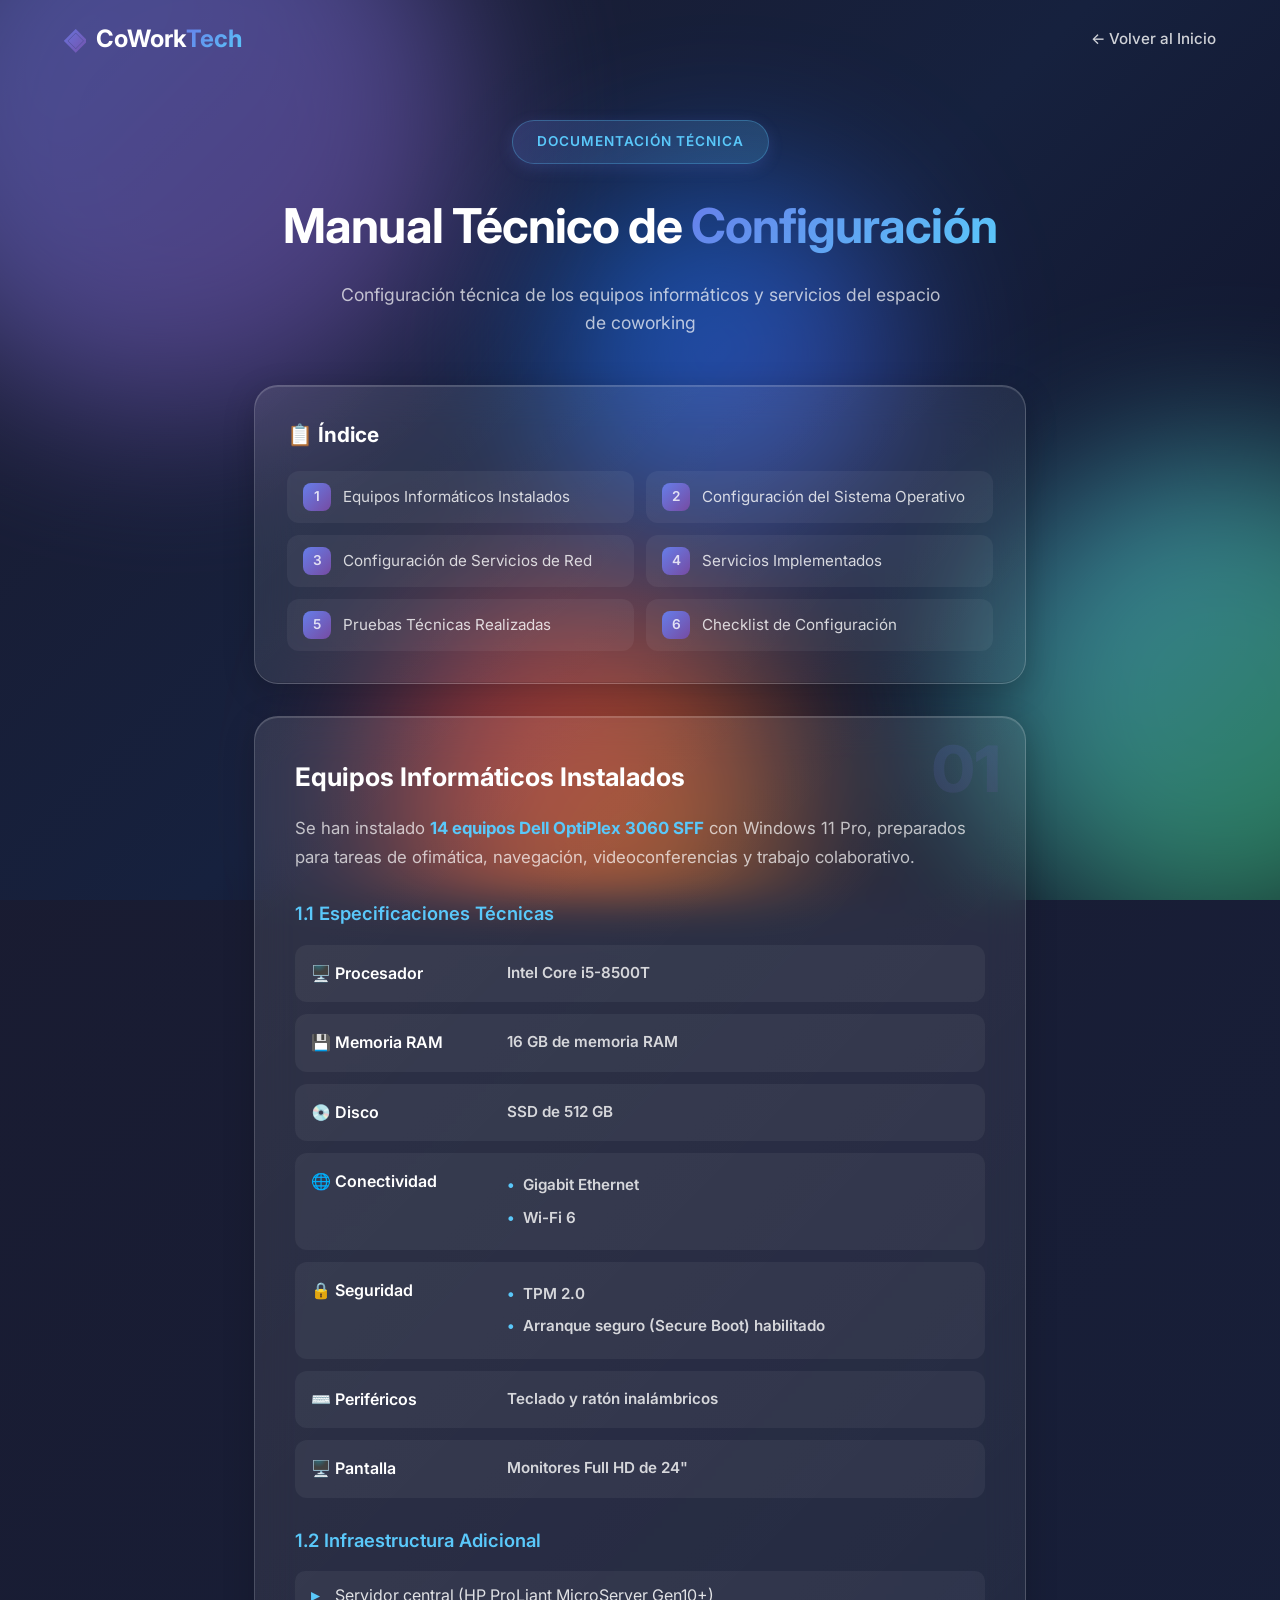
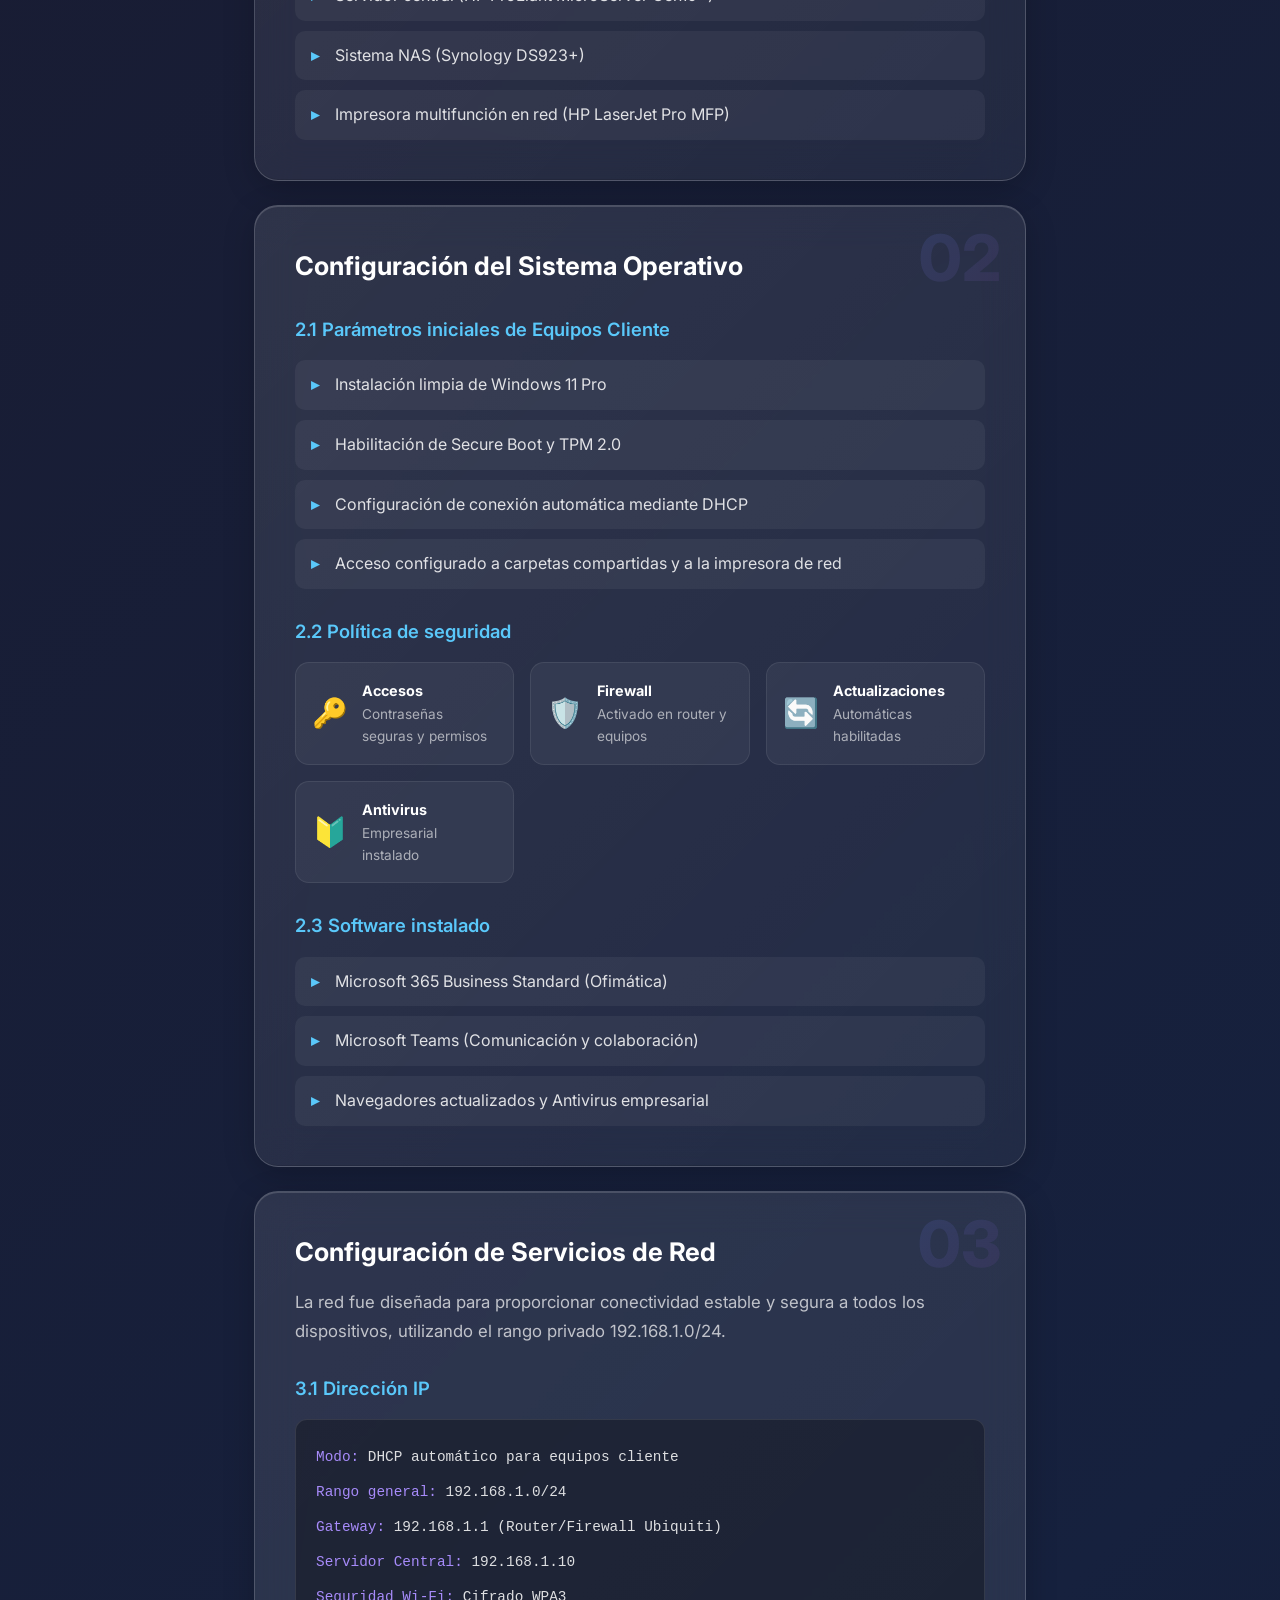
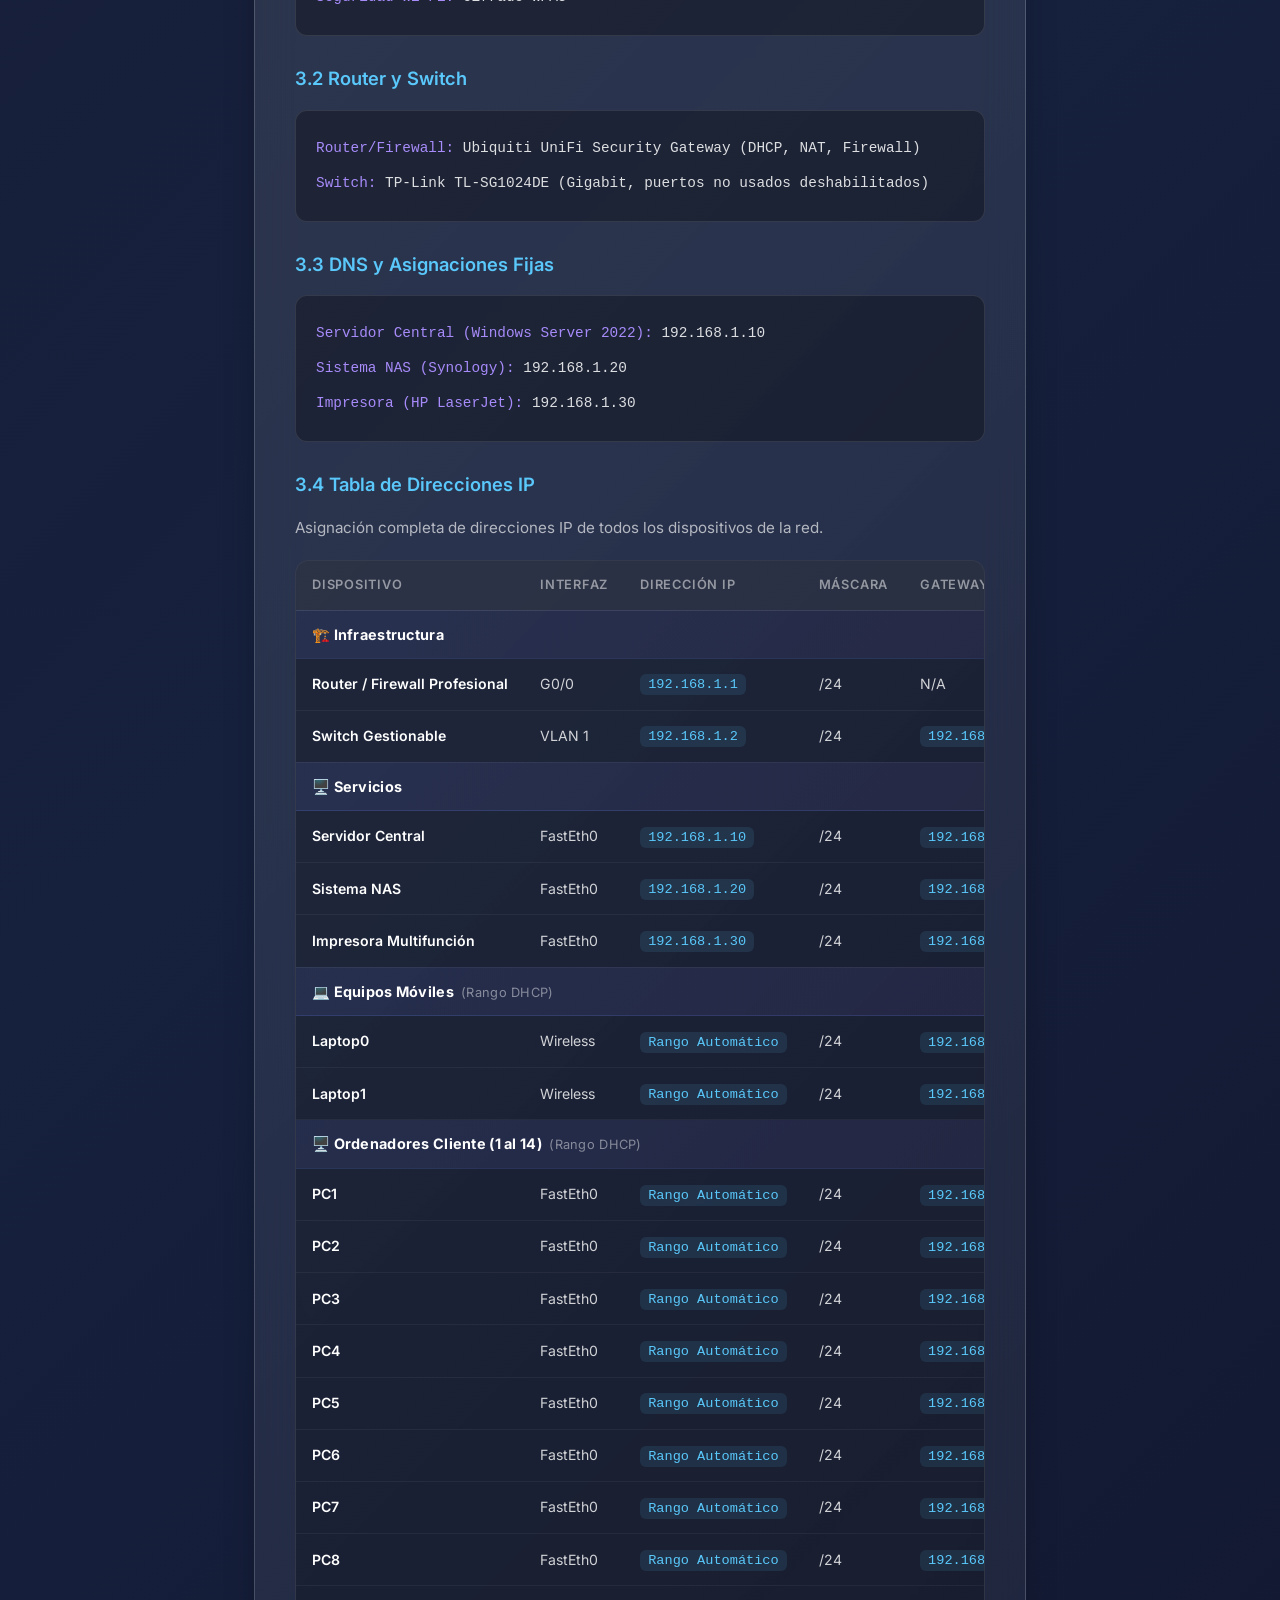
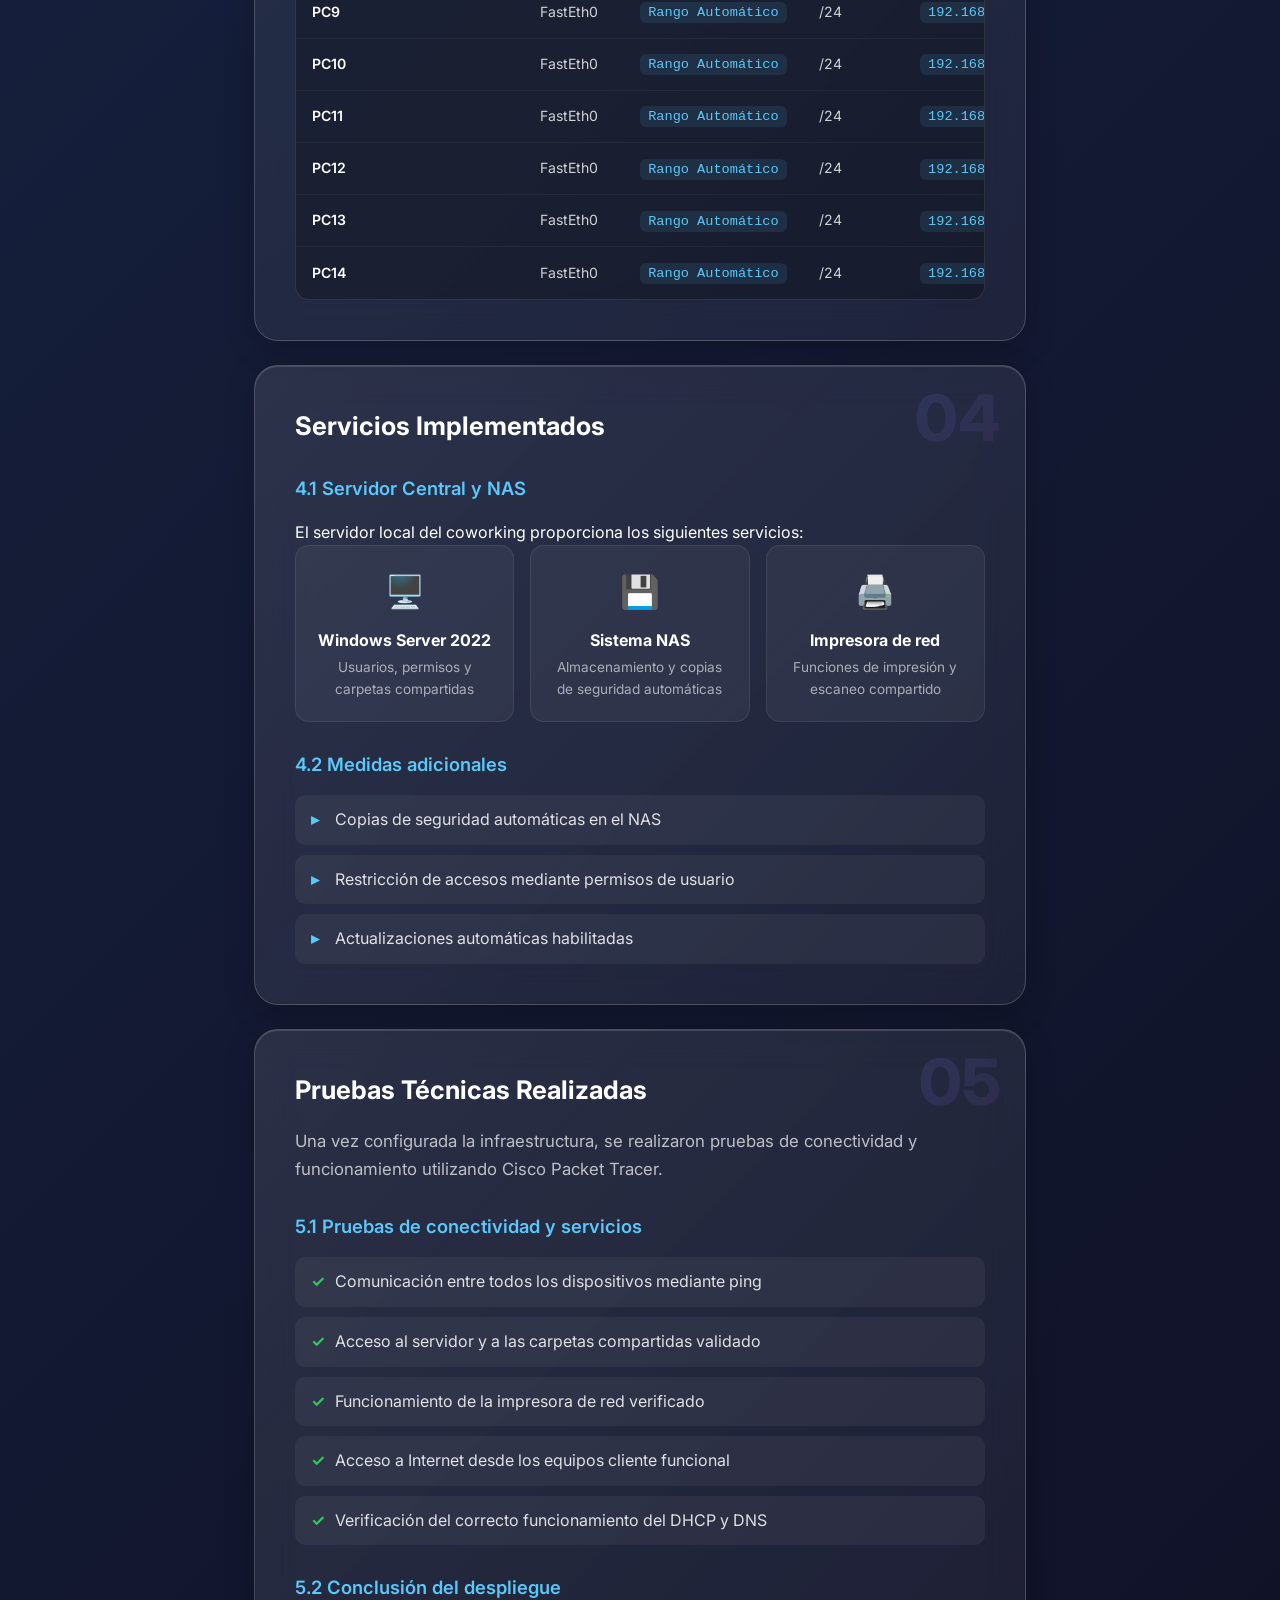
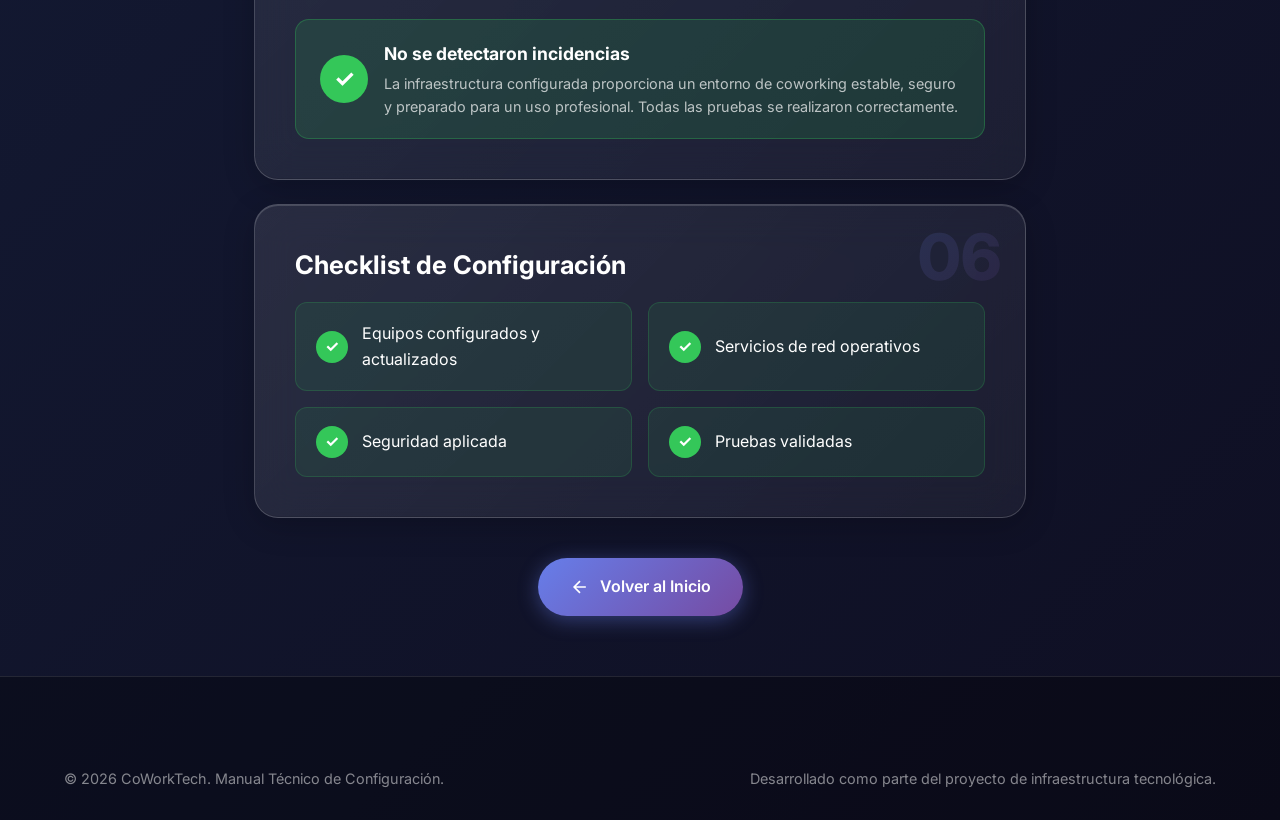
==== commit cdd6a194: "Add files via upload" ====
--- a/manual.html
+++ b/manual.html
@@ -16,7 +16,6 @@
 </head>
 
 <body>
-    <!-- Animated Background -->
     <div class="animated-bg">
         <div class="blob blob-1"></div>
         <div class="blob blob-2"></div>
@@ -24,7 +23,6 @@
         <div class="blob blob-4"></div>
     </div>
 
-    <!-- Navigation -->
     <nav class="navbar scrolled">
         <div class="nav-container">
             <a href="index.html" class="logo">
@@ -37,7 +35,6 @@
         </div>
     </nav>
 
-    <!-- Manual Content -->
     <main class="manual-container">
         <header class="manual-header">
             <span class="section-tag">Documentación Técnica</span>
@@ -46,7 +43,6 @@
                 coworking</p>
         </header>
 
-        <!-- Table of Contents -->
         <nav class="toc glass-card">
             <h2>📋 Índice</h2>
             <ol class="toc-list">
@@ -59,35 +55,33 @@
             </ol>
         </nav>
 
-        <!-- Section 1: Equipos -->
         <section id="equipos" class="manual-section glass-card">
             <div class="section-number">01</div>
             <h2>Equipos Informáticos Instalados</h2>
-            <p class="section-intro">Se han instalado <strong>14 equipos</strong> con Windows 11 Pro, diseñados para
-                ofrecer un entorno de trabajo eficiente y estable.</p>
+            <p class="section-intro">Se han instalado <strong>14 equipos Dell OptiPlex 3060 SFF</strong> con Windows 11 Pro, preparados para
+                tareas de ofimática, navegación, videoconferencias y trabajo colaborativo.</p>
 
             <div class="subsection">
                 <h3>1.1 Especificaciones Técnicas</h3>
                 <div class="specs-table">
                     <div class="spec-row">
                         <span class="spec-name">🖥️ Procesador</span>
-                        <span class="spec-value">Intel Core i5 (8ª generación o superior) o AMD Ryzen 5
-                            equivalente</span>
+                        <span class="spec-value">Intel Core i5-8500T</span>
                     </div>
                     <div class="spec-row">
                         <span class="spec-name">💾 Memoria RAM</span>
-                        <span class="spec-value">8 GB (recomendado 16 GB para multitarea o software avanzado)</span>
+                        <span class="spec-value">16 GB de memoria RAM</span>
                     </div>
                     <div class="spec-row">
                         <span class="spec-name">💿 Disco</span>
-                        <span class="spec-value">SSD 512 GB para alto rendimiento</span>
+                        <span class="spec-value">SSD de 512 GB</span>
                     </div>
                     <div class="spec-row">
                         <span class="spec-name">🌐 Conectividad</span>
                         <span class="spec-value">
                             <ul>
-                                <li>Tarjeta de red Gigabit 10/100/1000 Mbps</li>
-                                <li>Wi-Fi 6 (802.11ax)</li>
+                                <li>Gigabit Ethernet</li>
+                                <li>Wi-Fi 6</li>
                             </ul>
                         </span>
                     </div>
@@ -96,46 +90,42 @@
                         <span class="spec-value">
                             <ul>
                                 <li>TPM 2.0</li>
-                                <li>Arranque seguro (UEFI Secure Boot)</li>
+                                <li>Arranque seguro (Secure Boot) habilitado</li>
                             </ul>
                         </span>
                     </div>
                     <div class="spec-row">
-                        <span class="spec-name">🔌 Puertos</span>
-                        <span class="spec-value">USB 3.0, HDMI o DisplayPort, RJ45</span>
+                        <span class="spec-name">⌨️ Periféricos</span>
+                        <span class="spec-value">Teclado y ratón inalámbricos</span>
                     </div>
                     <div class="spec-row">
                         <span class="spec-name">🖥️ Pantalla</span>
-                        <span class="spec-value">24" Full HD</span>
-                    </div>
-                    <div class="spec-row">
-                        <span class="spec-name">🔗 Acceso remoto</span>
-                        <span class="spec-value">Compatible con Remote Desktop Protocol (RDP)</span>
-                    </div>
-                </div>
-            </div>
-
-            <div class="subsection">
-                <h3>1.2 Periféricos incluidos</h3>
+                        <span class="spec-value">Monitores Full HD de 24"</span>
+                    </div>
+                </div>
+            </div>
+
+            <div class="subsection">
+                <h3>1.2 Infraestructura Adicional</h3>
                 <ul class="feature-list">
-                    <li>Teclado y ratón inalámbricos</li>
-                    <li>Monitor externo adicional de 24" opcional</li>
+                    <li>Servidor central (HP ProLiant MicroServer Gen10+)</li>
+                    <li>Sistema NAS (Synology DS923+)</li>
+                    <li>Impresora multifunción en red (HP LaserJet Pro MFP)</li>
                 </ul>
             </div>
         </section>
 
-        <!-- Section 2: Sistema Operativo -->
         <section id="sistema" class="manual-section glass-card">
             <div class="section-number">02</div>
             <h2>Configuración del Sistema Operativo</h2>
 
             <div class="subsection">
-                <h3>2.1 Parámetros iniciales</h3>
+                <h3>2.1 Parámetros iniciales de Equipos Cliente</h3>
                 <ul class="feature-list">
                     <li>Instalación limpia de Windows 11 Pro</li>
-                    <li>Habilitación de Secure Boot</li>
-                    <li>Activación automática de Windows</li>
-                    <li>Configuración de usuario estándar + usuario administrador</li>
+                    <li>Habilitación de Secure Boot y TPM 2.0</li>
+                    <li>Configuración de conexión automática mediante DHCP</li>
+                    <li>Acceso configurado a carpetas compartidas y a la impresora de red</li>
                 </ul>
             </div>
 
@@ -145,29 +135,29 @@
                     <div class="info-card">
                         <span class="info-icon">🔑</span>
                         <div>
-                            <strong>Contraseña</strong>
-                            <p>Mínimo 8 caracteres</p>
+                            <strong>Accesos</strong>
+                            <p>Contraseñas seguras y permisos</p>
                         </div>
                     </div>
                     <div class="info-card">
-                        <span class="info-icon">⏱️</span>
+                        <span class="info-icon">🛡️</span>
                         <div>
-                            <strong>Expiración</strong>
-                            <p>Cada 180 días</p>
+                            <strong>Firewall</strong>
+                            <p>Activado en router y equipos</p>
                         </div>
                     </div>
                     <div class="info-card">
                         <span class="info-icon">🔄</span>
                         <div>
-                            <strong>Windows Update</strong>
-                            <p>Modo automático</p>
+                            <strong>Actualizaciones</strong>
+                            <p>Automáticas habilitadas</p>
                         </div>
                     </div>
                     <div class="info-card">
-                        <span class="info-icon">🛡️</span>
+                        <span class="info-icon">🔰</span>
                         <div>
                             <strong>Antivirus</strong>
-                            <p>Corporativo activo</p>
+                            <p>Empresarial instalado</p>
                         </div>
                     </div>
                 </div>
@@ -176,53 +166,43 @@
             <div class="subsection">
                 <h3>2.3 Software instalado</h3>
                 <ul class="feature-list">
-                    <li>Suite ofimática (Microsoft Office o LibreOffice)</li>
-                    <li>Navegadores actualizados (Edge / Chrome / Firefox)</li>
-                    <li>Aplicación interna de gestión de reservas</li>
-                    <li>Herramientas de soporte remoto</li>
+                    <li>Microsoft 365 Business Standard (Ofimática)</li>
+                    <li>Microsoft Teams (Comunicación y colaboración)</li>
+                    <li>Navegadores actualizados y Antivirus empresarial</li>
                 </ul>
             </div>
         </section>
 
-        <!-- Section 3: Servicios de Red -->
         <section id="red" class="manual-section glass-card">
             <div class="section-number">03</div>
             <h2>Configuración de Servicios de Red</h2>
-            <p class="section-intro">La red del coworking se ha diseñado para ser estable, segura y de fácil
-                administración.</p>
+            <p class="section-intro">La red fue diseñada para proporcionar conectividad estable y segura a todos los dispositivos, utilizando el rango privado 192.168.1.0/24.</p>
 
             <div class="subsection">
                 <h3>3.1 Dirección IP</h3>
                 <div class="code-block">
-                    <div class="code-line"><span class="code-key">Modo:</span> DHCP automático para usuarios</div>
+                    <div class="code-line"><span class="code-key">Modo:</span> DHCP automático para equipos cliente</div>
                     <div class="code-line"><span class="code-key">Rango general:</span> 192.168.1.0/24</div>
-                    <div class="code-line"><span class="code-key">Gateway:</span> 192.168.1.1</div>
-                    <div class="code-line"><span class="code-key">DNS Primario:</span> 192.168.1.10 (servidor interno)
-                    </div>
-                    <div class="code-line"><span class="code-key">DNS Secundario:</span> 8.8.8.8</div>
-                </div>
-            </div>
-
-            <div class="subsection">
-                <h3>3.2 DHCP</h3>
+                    <div class="code-line"><span class="code-key">Gateway:</span> 192.168.1.1 (Router/Firewall Ubiquiti)</div>
+                    <div class="code-line"><span class="code-key">Servidor Central:</span> 192.168.1.10</div>
+                    <div class="code-line"><span class="code-key">Seguridad Wi-Fi:</span> Cifrado WPA3</div>
+                </div>
+            </div>
+
+            <div class="subsection">
+                <h3>3.2 Router y Switch</h3>
                 <div class="code-block">
-                    <div class="code-line"><span class="code-key">Ámbito activo:</span> 192.168.1.20 – 192.168.1.200
-                    </div>
-                    <div class="code-line"><span class="code-key">Tiempo de concesión:</span> 8 días</div>
-                    <div class="code-line"><span class="code-key">Reservas:</span> Opcionales para impresoras y
-                        dispositivos críticos</div>
-                </div>
-            </div>
-
-            <div class="subsection">
-                <h3>3.3 DNS</h3>
+                    <div class="code-line"><span class="code-key">Router/Firewall:</span> Ubiquiti UniFi Security Gateway (DHCP, NAT, Firewall)</div>
+                    <div class="code-line"><span class="code-key">Switch:</span> TP-Link TL-SG1024DE (Gigabit, puertos no usados deshabilitados)</div>
+                </div>
+            </div>
+
+            <div class="subsection">
+                <h3>3.3 DNS y Asignaciones Fijas</h3>
                 <div class="code-block">
-                    <div class="code-line"><span class="code-key">Zona principal:</span> coworking.local</div>
-                    <div class="code-line code-comment">// Registros configurados</div>
-                    <div class="code-line"><span class="code-host">server.coworking.local</span> → 192.168.1.10</div>
-                    <div class="code-line"><span class="code-host">printer01.coworking.local</span> → 192.168.1.50</div>
-                    <div class="code-line code-comment">// Alias (CNAME)</div>
-                    <div class="code-line"><span class="code-host">www</span> → server</div>
+                    <div class="code-line"><span class="code-key">Servidor Central (Windows Server 2022):</span> 192.168.1.10</div>
+                    <div class="code-line"><span class="code-key">Sistema NAS (Synology):</span> 192.168.1.20</div>
+                    <div class="code-line"><span class="code-key">Impresora (HP LaserJet):</span> 192.168.1.30</div>
                 </div>
             </div>
 
@@ -243,213 +223,209 @@
                             </tr>
                         </thead>
                         <tbody>
-                            <!-- INFRAESTRUCTURA -->
                             <tr class="category-row">
                                 <td colspan="7">🏗️ Infraestructura</td>
                             </tr>
                             <tr>
-                                <td><span class="device-name">Router0</span></td>
+                                <td><span class="device-name">Router / Firewall Profesional</span></td>
                                 <td>G0/0</td>
                                 <td><code>192.168.1.1</code></td>
                                 <td>/24</td>
                                 <td>N/A</td>
                                 <td><span class="badge badge-static">Estática</span></td>
-                                <td>Gateway / DHCP / DNS</td>
-                            </tr>
-                            <tr>
-                                <td><span class="device-name">Switch0</span></td>
+                                <td>Gateway / DHCP / Firewall</td>
+                            </tr>
+                            <tr>
+                                <td><span class="device-name">Switch Gestionable</span></td>
                                 <td>VLAN 1</td>
                                 <td><code>192.168.1.2</code></td>
                                 <td>/24</td>
                                 <td><code>192.168.1.1</code></td>
                                 <td><span class="badge badge-static">Estática</span></td>
-                                <td>Gestión (SVI)</td>
-                            </tr>
-
-                            <!-- SERVICIOS -->
+                                <td>Gestión de red Gigabit</td>
+                            </tr>
+
                             <tr class="category-row">
                                 <td colspan="7">🖥️ Servicios</td>
                             </tr>
                             <tr>
-                                <td><span class="device-name">Server0</span></td>
+                                <td><span class="device-name">Servidor Central</span></td>
                                 <td>FastEth0</td>
                                 <td><code>192.168.1.10</code></td>
                                 <td>/24</td>
                                 <td><code>192.168.1.1</code></td>
                                 <td><span class="badge badge-static">Estática</span></td>
-                                <td>Servidor de archivos</td>
-                            </tr>
-                            <tr>
-                                <td><span class="device-name">Printer0</span></td>
+                                <td>Windows Server 2022 / Archivos</td>
+                            </tr>
+                            <tr>
+                                <td><span class="device-name">Sistema NAS</span></td>
                                 <td>FastEth0</td>
                                 <td><code>192.168.1.20</code></td>
                                 <td>/24</td>
                                 <td><code>192.168.1.1</code></td>
                                 <td><span class="badge badge-static">Estática</span></td>
-                                <td>Impresora de red</td>
-                            </tr>
-
-                            <!-- EQUIPOS MÓVILES -->
+                                <td>Synology / Copias de seguridad</td>
+                            </tr>
+                            <tr>
+                                <td><span class="device-name">Impresora Multifunción</span></td>
+                                <td>FastEth0</td>
+                                <td><code>192.168.1.30</code></td>
+                                <td>/24</td>
+                                <td><code>192.168.1.1</code></td>
+                                <td><span class="badge badge-static">Estática</span></td>
+                                <td>HP LaserJet Pro MFP</td>
+                            </tr>
+
                             <tr class="category-row">
                                 <td colspan="7">💻 Equipos Móviles <span class="range-tag">(Rango DHCP)</span></td>
                             </tr>
                             <tr>
                                 <td><span class="device-name">Laptop0</span></td>
                                 <td>Wireless</td>
-                                <td><code>192.168.1.50</code></td>
-                                <td>/24</td>
-                                <td><code>192.168.1.1</code></td>
-                                <td><span class="badge badge-dynamic">Dinámica</span></td>
-                                <td></td>
+                                <td><code>Rango Automático</code></td>
+                                <td>/24</td>
+                                <td><code>192.168.1.1</code></td>
+                                <td><span class="badge badge-dynamic">Dinámica</span></td>
+                                <td>Red WPA3</td>
                             </tr>
                             <tr>
                                 <td><span class="device-name">Laptop1</span></td>
                                 <td>Wireless</td>
-                                <td><code>192.168.1.51</code></td>
-                                <td>/24</td>
-                                <td><code>192.168.1.1</code></td>
-                                <td><span class="badge badge-dynamic">Dinámica</span></td>
-                                <td></td>
-                            </tr>
-
-                            <!-- ORDENADORES -->
+                                <td><code>Rango Automático</code></td>
+                                <td>/24</td>
+                                <td><code>192.168.1.1</code></td>
+                                <td><span class="badge badge-dynamic">Dinámica</span></td>
+                                <td>Red WPA3</td>
+                            </tr>
+
                             <tr class="category-row">
-                                <td colspan="7">🖥️ Ordenadores <span class="range-tag">(Rango DHCP)</span></td>
-                            </tr>
-                            <tr>
-                                <td><span class="device-name">PC0</span></td>
-                                <td>FastEth0</td>
-                                <td><code>192.168.1.52</code></td>
-                                <td>/24</td>
-                                <td><code>192.168.1.1</code></td>
-                                <td><span class="badge badge-dynamic">Dinámica</span></td>
-                                <td></td>
+                                <td colspan="7">🖥️ Ordenadores Cliente (1 al 14) <span class="range-tag">(Rango DHCP)</span></td>
                             </tr>
                             <tr>
                                 <td><span class="device-name">PC1</span></td>
                                 <td>FastEth0</td>
-                                <td><code>192.168.1.53</code></td>
-                                <td>/24</td>
-                                <td><code>192.168.1.1</code></td>
-                                <td><span class="badge badge-dynamic">Dinámica</span></td>
-                                <td></td>
+                                <td><code>Rango Automático</code></td>
+                                <td>/24</td>
+                                <td><code>192.168.1.1</code></td>
+                                <td><span class="badge badge-dynamic">Dinámica</span></td>
+                                <td>Dell OptiPlex 3060</td>
                             </tr>
                             <tr>
                                 <td><span class="device-name">PC2</span></td>
                                 <td>FastEth0</td>
-                                <td><code>192.168.1.54</code></td>
-                                <td>/24</td>
-                                <td><code>192.168.1.1</code></td>
-                                <td><span class="badge badge-dynamic">Dinámica</span></td>
-                                <td></td>
+                                <td><code>Rango Automático</code></td>
+                                <td>/24</td>
+                                <td><code>192.168.1.1</code></td>
+                                <td><span class="badge badge-dynamic">Dinámica</span></td>
+                                <td>Dell OptiPlex 3060</td>
                             </tr>
                             <tr>
                                 <td><span class="device-name">PC3</span></td>
                                 <td>FastEth0</td>
-                                <td><code>192.168.1.55</code></td>
-                                <td>/24</td>
-                                <td><code>192.168.1.1</code></td>
-                                <td><span class="badge badge-dynamic">Dinámica</span></td>
-                                <td></td>
+                                <td><code>Rango Automático</code></td>
+                                <td>/24</td>
+                                <td><code>192.168.1.1</code></td>
+                                <td><span class="badge badge-dynamic">Dinámica</span></td>
+                                <td>Dell OptiPlex 3060</td>
                             </tr>
                             <tr>
                                 <td><span class="device-name">PC4</span></td>
                                 <td>FastEth0</td>
-                                <td><code>192.168.1.56</code></td>
-                                <td>/24</td>
-                                <td><code>192.168.1.1</code></td>
-                                <td><span class="badge badge-dynamic">Dinámica</span></td>
-                                <td></td>
+                                <td><code>Rango Automático</code></td>
+                                <td>/24</td>
+                                <td><code>192.168.1.1</code></td>
+                                <td><span class="badge badge-dynamic">Dinámica</span></td>
+                                <td>Dell OptiPlex 3060</td>
                             </tr>
                             <tr>
                                 <td><span class="device-name">PC5</span></td>
                                 <td>FastEth0</td>
-                                <td><code>192.168.1.57</code></td>
-                                <td>/24</td>
-                                <td><code>192.168.1.1</code></td>
-                                <td><span class="badge badge-dynamic">Dinámica</span></td>
-                                <td></td>
+                                <td><code>Rango Automático</code></td>
+                                <td>/24</td>
+                                <td><code>192.168.1.1</code></td>
+                                <td><span class="badge badge-dynamic">Dinámica</span></td>
+                                <td>Dell OptiPlex 3060</td>
                             </tr>
                             <tr>
                                 <td><span class="device-name">PC6</span></td>
                                 <td>FastEth0</td>
-                                <td><code>192.168.1.58</code></td>
-                                <td>/24</td>
-                                <td><code>192.168.1.1</code></td>
-                                <td><span class="badge badge-dynamic">Dinámica</span></td>
-                                <td>Añadido</td>
+                                <td><code>Rango Automático</code></td>
+                                <td>/24</td>
+                                <td><code>192.168.1.1</code></td>
+                                <td><span class="badge badge-dynamic">Dinámica</span></td>
+                                <td>Dell OptiPlex 3060</td>
                             </tr>
                             <tr>
                                 <td><span class="device-name">PC7</span></td>
                                 <td>FastEth0</td>
-                                <td><code>192.168.1.59</code></td>
-                                <td>/24</td>
-                                <td><code>192.168.1.1</code></td>
-                                <td><span class="badge badge-dynamic">Dinámica</span></td>
-                                <td></td>
+                                <td><code>Rango Automático</code></td>
+                                <td>/24</td>
+                                <td><code>192.168.1.1</code></td>
+                                <td><span class="badge badge-dynamic">Dinámica</span></td>
+                                <td>Dell OptiPlex 3060</td>
                             </tr>
                             <tr>
                                 <td><span class="device-name">PC8</span></td>
                                 <td>FastEth0</td>
-                                <td><code>192.168.1.60</code></td>
-                                <td>/24</td>
-                                <td><code>192.168.1.1</code></td>
-                                <td><span class="badge badge-dynamic">Dinámica</span></td>
-                                <td></td>
+                                <td><code>Rango Automático</code></td>
+                                <td>/24</td>
+                                <td><code>192.168.1.1</code></td>
+                                <td><span class="badge badge-dynamic">Dinámica</span></td>
+                                <td>Dell OptiPlex 3060</td>
                             </tr>
                             <tr>
                                 <td><span class="device-name">PC9</span></td>
                                 <td>FastEth0</td>
-                                <td><code>192.168.1.61</code></td>
-                                <td>/24</td>
-                                <td><code>192.168.1.1</code></td>
-                                <td><span class="badge badge-dynamic">Dinámica</span></td>
-                                <td></td>
+                                <td><code>Rango Automático</code></td>
+                                <td>/24</td>
+                                <td><code>192.168.1.1</code></td>
+                                <td><span class="badge badge-dynamic">Dinámica</span></td>
+                                <td>Dell OptiPlex 3060</td>
                             </tr>
                             <tr>
                                 <td><span class="device-name">PC10</span></td>
                                 <td>FastEth0</td>
-                                <td><code>192.168.1.62</code></td>
-                                <td>/24</td>
-                                <td><code>192.168.1.1</code></td>
-                                <td><span class="badge badge-dynamic">Dinámica</span></td>
-                                <td></td>
+                                <td><code>Rango Automático</code></td>
+                                <td>/24</td>
+                                <td><code>192.168.1.1</code></td>
+                                <td><span class="badge badge-dynamic">Dinámica</span></td>
+                                <td>Dell OptiPlex 3060</td>
                             </tr>
                             <tr>
                                 <td><span class="device-name">PC11</span></td>
                                 <td>FastEth0</td>
-                                <td><code>192.168.1.63</code></td>
-                                <td>/24</td>
-                                <td><code>192.168.1.1</code></td>
-                                <td><span class="badge badge-dynamic">Dinámica</span></td>
-                                <td></td>
+                                <td><code>Rango Automático</code></td>
+                                <td>/24</td>
+                                <td><code>192.168.1.1</code></td>
+                                <td><span class="badge badge-dynamic">Dinámica</span></td>
+                                <td>Dell OptiPlex 3060</td>
                             </tr>
                             <tr>
                                 <td><span class="device-name">PC12</span></td>
                                 <td>FastEth0</td>
-                                <td><code>192.168.1.64</code></td>
-                                <td>/24</td>
-                                <td><code>192.168.1.1</code></td>
-                                <td><span class="badge badge-dynamic">Dinámica</span></td>
-                                <td></td>
+                                <td><code>Rango Automático</code></td>
+                                <td>/24</td>
+                                <td><code>192.168.1.1</code></td>
+                                <td><span class="badge badge-dynamic">Dinámica</span></td>
+                                <td>Dell OptiPlex 3060</td>
                             </tr>
                             <tr>
                                 <td><span class="device-name">PC13</span></td>
                                 <td>FastEth0</td>
-                                <td><code>192.168.1.65</code></td>
-                                <td>/24</td>
-                                <td><code>192.168.1.1</code></td>
-                                <td><span class="badge badge-dynamic">Dinámica</span></td>
-                                <td></td>
+                                <td><code>Rango Automático</code></td>
+                                <td>/24</td>
+                                <td><code>192.168.1.1</code></td>
+                                <td><span class="badge badge-dynamic">Dinámica</span></td>
+                                <td>Dell OptiPlex 3060</td>
                             </tr>
                             <tr>
                                 <td><span class="device-name">PC14</span></td>
                                 <td>FastEth0</td>
-                                <td><code>192.168.1.66</code></td>
-                                <td>/24</td>
-                                <td><code>192.168.1.1</code></td>
-                                <td><span class="badge badge-dynamic">Dinámica</span></td>
-                                <td></td>
+                                <td><code>Rango Automático</code></td>
+                                <td>/24</td>
+                                <td><code>192.168.1.1</code></td>
+                                <td><span class="badge badge-dynamic">Dinámica</span></td>
+                                <td>Dell OptiPlex 3060</td>
                             </tr>
                         </tbody>
                     </table>
@@ -457,94 +433,70 @@
             </div>
         </section>
 
-        <!-- Section 4: Servicios Implementados -->
         <section id="servicios" class="manual-section glass-card">
             <div class="section-number">04</div>
             <h2>Servicios Implementados</h2>
 
             <div class="subsection">
-                <h3>4.1 Servidor principal</h3>
+                <h3>4.1 Servidor Central y NAS</h3>
                 <p>El servidor local del coworking proporciona los siguientes servicios:</p>
                 <div class="service-grid">
                     <div class="service-item">
-                        <span class="service-icon">📡</span>
-                        <strong>DHCP</strong>
-                        <p>Asignación de direcciones IP</p>
+                        <span class="service-icon">🖥️</span>
+                        <strong>Windows Server 2022</strong>
+                        <p>Usuarios, permisos y carpetas compartidas</p>
                     </div>
                     <div class="service-item">
-                        <span class="service-icon">🌐</span>
-                        <strong>DNS</strong>
-                        <p>Resolución interna</p>
+                        <span class="service-icon">💾</span>
+                        <strong>Sistema NAS</strong>
+                        <p>Almacenamiento y copias de seguridad automáticas</p>
                     </div>
                     <div class="service-item">
-                        <span class="service-icon">📁</span>
-                        <strong>File Server</strong>
-                        <p>Carpetas compartidas</p>
-                    </div>
-                </div>
-                <div class="code-block">
-                    <div class="code-line code-comment">// Estructura de carpetas compartidas</div>
-                    <div class="code-line"><span class="code-folder">/public</span> → acceso permitido a todos</div>
-                    <div class="code-line"><span class="code-folder">/staff</span> → solo personal autorizado</div>
-                </div>
-            </div>
-
-            <div class="subsection">
-                <h3>4.2 Servicios para usuarios</h3>
+                        <span class="service-icon">🖨️</span>
+                        <strong>Impresora de red</strong>
+                        <p>Funciones de impresión y escaneo compartido</p>
+                    </div>
+                </div>
+            </div>
+
+            <div class="subsection">
+                <h3>4.2 Medidas adicionales</h3>
                 <ul class="feature-list">
-                    <li>Internet de alta velocidad</li>
-                    <li>Impresión centralizada</li>
-                    <li>Acceso a red Wi-Fi</li>
-                    <li>Aplicación de gestión de reservas</li>
+                    <li>Copias de seguridad automáticas en el NAS</li>
+                    <li>Restricción de accesos mediante permisos de usuario</li>
+                    <li>Actualizaciones automáticas habilitadas</li>
                 </ul>
             </div>
-
-            <div class="subsection">
-                <h3>4.3 Seguridad general</h3>
-                <div class="security-grid">
-                    <div class="security-item">
-                        <span class="security-badge">WPA3</span>
-                        <p>Red Wi-Fi protegida</p>
-                    </div>
-                    <div class="security-item">
-                        <span class="security-badge">Firewall</span>
-                        <p>Permitir HTTP(S), restringir segmentos</p>
-                    </div>
-                    <div class="security-item">
-                        <span class="security-badge">RDP</span>
-                        <p>Solo para soporte técnico</p>
-                    </div>
-                </div>
-            </div>
         </section>
 
-        <!-- Section 5: Pruebas -->
         <section id="pruebas" class="manual-section glass-card">
             <div class="section-number">05</div>
             <h2>Pruebas Técnicas Realizadas</h2>
-
-            <div class="subsection">
-                <h3>5.1 Pruebas de conectividad</h3>
+            <p class="section-intro">Una vez configurada la infraestructura, se realizaron pruebas de conectividad y funcionamiento utilizando Cisco Packet Tracer.</p>
+
+            <div class="subsection">
+                <h3>5.1 Pruebas de conectividad y servicios</h3>
                 <ul class="feature-list check-list">
-                    <li>Comunicación exitosa entre todos los PCs</li>
-                    <li>Resolución DNS funcional</li>
-                    <li>DHCP asigna direcciones sin incidencias</li>
+                    <li>Comunicación entre todos los dispositivos mediante ping</li>
+                    <li>Acceso al servidor y a las carpetas compartidas validado</li>
+                    <li>Funcionamiento de la impresora de red verificado</li>
+                    <li>Acceso a Internet desde los equipos cliente funcional</li>
+                    <li>Verificación del correcto funcionamiento del DHCP y DNS</li>
                 </ul>
             </div>
 
             <div class="subsection">
-                <h3>5.2 Resultados</h3>
+                <h3>5.2 Conclusión del despliegue</h3>
                 <div class="result-banner success">
                     <span class="result-icon">✓</span>
                     <div>
                         <strong>No se detectaron incidencias</strong>
-                        <p>Todas las pruebas completadas satisfactoriamente</p>
+                        <p>La infraestructura configurada proporciona un entorno de coworking estable, seguro y preparado para un uso profesional. Todas las pruebas se realizaron correctamente.</p>
                     </div>
                 </div>
             </div>
         </section>
 
-        <!-- Section 6: Checklist -->
         <section id="checklist" class="manual-section glass-card">
             <div class="section-number">06</div>
             <h2>Checklist de Configuración</h2>
@@ -569,7 +521,6 @@
             </div>
         </section>
 
-        <!-- Back to Home -->
         <div class="back-home">
             <a href="index.html" class="btn btn-primary">
                 <svg width="20" height="20" viewBox="0 0 24 24" fill="none" stroke="currentColor" stroke-width="2">
@@ -580,7 +531,6 @@
         </div>
     </main>
 
-    <!-- Footer -->
     <footer class="footer">
         <div class="footer-bottom">
             <p>&copy; 2026 CoWorkTech. Manual Técnico de Configuración.</p>
